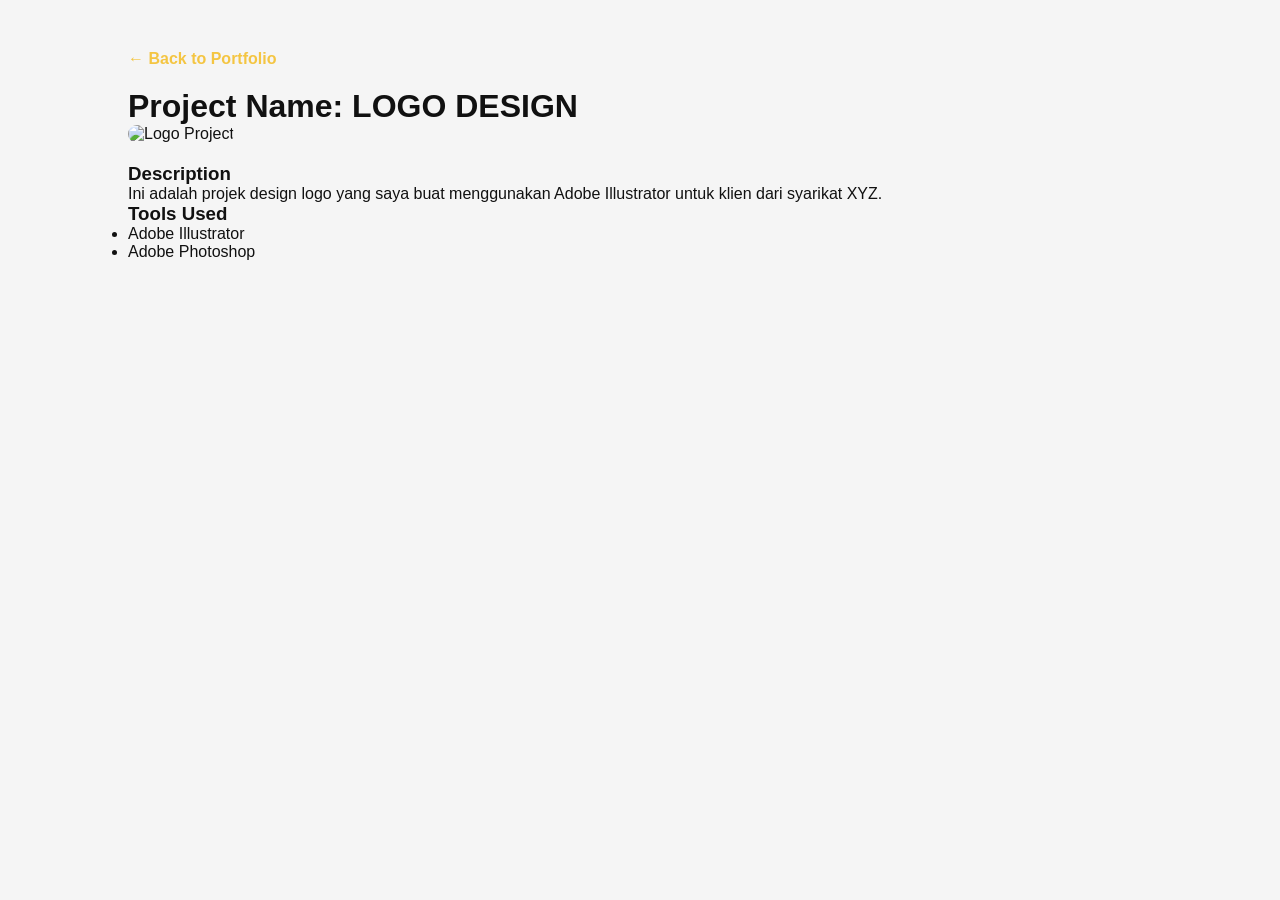
==== project1.html @ 85a7a4b3 "first commit" ====
<!DOCTYPE html>
<html lang="en">
<head>
    <meta charset="UTF-8">
    <meta name="viewport" content="width=device-width, initial-scale=1.0">
    <title>Project Details - LOGO</title>
    <link rel="stylesheet" href="style.css"> <!-- Guna CSS yang sama atau baru -->
    <style>
        /* CSS ringkas untuk page ni saja */
        .container { width: 80%; margin: 50px auto; font-family: sans-serif; }
        .back-link { display: inline-block; margin-bottom: 20px; color: #f4c542; text-decoration: none; font-weight: bold; }
        .project-img { width: 100%; border-radius: 15px; margin-bottom: 20px; }
    </style>
</head>
<body>

    <div class="container">
        <!-- Butang untuk patah balik ke portfolio utama -->
        <a href="index.html" class="back-link">← Back to Portfolio</a>

        <h1>Project Name: LOGO DESIGN</h1>
        
        <!-- Masukkan gambar hasil kerja kau -->
        <img src="gambar-logo-kau.jpg" alt="Logo Project" class="project-img">

        <h3>Description</h3>
        <p>Ini adalah projek design logo yang saya buat menggunakan Adobe Illustrator untuk klien dari syarikat XYZ.</p>

        <h3>Tools Used</h3>
        <ul>
            <li>Adobe Illustrator</li>
            <li>Adobe Photoshop</li>
        </ul>
    </div>

</body>
</html>
---- style.css ----
* {
  margin: 0;
  padding: 0;
  box-sizing: border-box;
  font-family: Arial, sans-serif;
}

body {
  background: #f5f5f5;
  color: #111;
  transition: 0.3s ease;
}

/* ========================= */
/* NAVBAR */
/* ========================= */
.navbar {
  position: sticky;
  top: 0;
  background: #f5f5f5;
  z-index: 999;

  display: flex;
  justify-content: space-between;
  align-items: center;
  padding: 25px 60px;
  max-width: 1100px;
  margin: 0 auto;
}

/* DARK MODE NAVBAR */
body.dark .navbar {
  background: #111;
}


.logo {
  font-size: 24px;
  font-weight: bold;
}

/* MENU */
.side-menu {
  display: flex;
  align-items: center;
  gap: 25px;
  transition: 0.3s ease;
}

nav a {
  text-decoration: none;
  color: #111;
  font-size: 14px;
}


/* BUTTON */
.resume-btn {
  background: #f4c542;
  border: none;
  padding: 10px 18px;
  border-radius: 20px;
  cursor: pointer;
  font-weight: bold;
  
  /* Tambahan supaya fungsi link (<a>) nampak macam butang */
  display: inline-block;
  text-decoration: none;
  color: black; /* Warna tulisan */
  transition: 0.3s; /* Efek smooth bila tekan/lalu mouse */
}

/* Tambahan: Efek bila mouse lalu (hover) supaya lebih pro */
.resume-btn:hover {
  background: #0ac44b; /* Warna jadi gelap sikit */
  transform: translateY(-2px); /* Butang naik sikit bila lalu mouse */
}


#theme-toggle {
  cursor: pointer;
  font-size: 18px;
}

/* ☰ HAMBURGER */
.menu-toggle {
  display: none;
  font-size: 26px;
  cursor: pointer;
}

/* ========================= */
/* HERO */
/* ========================= */
.hero {
  text-align: center;
  margin-top: 80px;
  padding: 20px;
  background: #f5f5f5;
}

.avatar {
  width: 100px;
  height: 100px;
  background: #f4c542;
  border-radius: 50%;
  margin: 0 auto 20px;
}

.hero h3 {
  font-weight: normal;
  margin-bottom: 10px;
}

.hero h1 {
  font-size: 42px;
  line-height: 1.3;
  margin-bottom: 20px;
}

.hero p {
  max-width: 500px;
  margin: 0 auto 30px;
  color: #555;
}

.cta {
  background: #000;
  color: #fff;
  padding: 12px 25px;
  border-radius: 25px;
  border: none;
  cursor: pointer;
  transition: 0.3s ease;
  
  
}
.cta:hover {
    
    background-color: #0ac44b !important; /* tukar warna ikut suka */
    transform: translateY(-2px);
    transition: 0.3s;
    box-shadow: 0 5px 15px rgba(0,0,0,0.2);
}

/* ========================= */
/* DIVIDER */
/* ========================= */
.section-divider {
  width: 80%;
  height: 1px;
  background: #ddd;
  margin: 60px auto;
}

/* ========================= */
/* PROJECTS */
/* ========================= */
.projects-section {
  padding: 80px 20px;
  background: #f5f5f5;
}

.projects-header {
  text-align: center;
  margin-bottom: 50px;
}

.tag {
  display: none;
  background: #f1f1f1;
  padding: 5px 15px;
  border-radius: 20px;
  font-size: 12px;
  margin-bottom: 15px;
}

.projects-header h1 {
  font-size: 60px;
  font-weight: 800;
}

.projects-header p {
  max-width: 500px;
  margin: 10px auto;
  color: #666;
}

/* GRID */
.projects-grid {
  display: grid;
  grid-template-columns: repeat(3, 1fr);
  gap: 20px;
  max-width: 1100px;
  margin: auto;
}

/* CARD */
.project-card {
  height: 180px;
  border-radius: 15px;

  display: flex;
  align-items: center;
  justify-content: center;

  font-weight: bold;
  font-size: 20px;
  color: #fff;

  text-decoration: none;
  transition: 0.3s ease;
}

.project-card:hover {
  transform: translateY(-5px);
}

/* COLORS */
.card1 { background: linear-gradient(135deg,#4e4b51,#c4c9d1); }
.card2 { background: linear-gradient(135deg,#6a11cb,#2575fc); }
.card3 { background: linear-gradient(135deg,#ff9a00,#ff2d55); }
.card4 { background: linear-gradient(135deg,#00c6ff,#0072ff); }
.card5 { background: linear-gradient(135deg,#ff416c,#ff4b2b); }
.card6 { background: linear-gradient(135deg,#141e30,#243b55); }

/* BUTTON */
.projects-footer {
  text-align: center;
  margin-top: 40px;
}

.see-more {
  display: none;
  background: #000;
  color: #fff;
  padding: 12px 25px;
  border-radius: 30px;
  border: none;
  cursor: pointer;
}

/* ========================= */
/* DARK MODE */
/* ========================= */
body.dark {
  background: #111;
  color: #fff;
}

body.dark .hero,
body.dark .projects-section {
  background: #111;
}

body.dark nav a,
body.dark p,
body.dark h1,
body.dark h2,
body.dark h3 {
  color: #fff;
}

body.dark .tag {
  background: #222;
  color: #fff;
}

body.dark .section-divider {
  background: #444;
}

body.dark .cta {
  background: #fff;
  color: #111;
  

}

body.dark .side-menu {
  background: #111;
  border-left: 1px solid #333;
}

/* ========================= */
/* MOBILE */
/* ========================= */
@media (max-width: 768px) {

  .menu-toggle {
    display: block;
  }

  .side-menu {
    position: fixed;
    top: 0;
    right: -260px;
    width: 260px;
    height: 100vh;
    background: #fff;

    flex-direction: column;
    align-items: flex-start;
    padding: 80px 20px;
    gap: 20px;

    transition: 0.3s ease;
    z-index: 1000;
  }

  .side-menu.active {
    right: 0;
  }

  body.dark .side-menu {
    background: #111;
  }

  .navbar {
    padding: 20px;
  }

  .projects-grid {
    grid-template-columns: 1fr;
  }

  .projects-header h1 {
    font-size: 40px;
  }

  .overlay {
    position: fixed;
    top: 0;
    left: 0;
    width: 100%;
    height: 100vh;
    background: rgba(0,0,0,0.5);

    opacity: 0;
    visibility: hidden;
    transition: 0.3s;
    z-index: 900;
  }

  .overlay.active {
    opacity: 1;
    visibility: visible;
  }
}

/* SMOOTH SCROLL */
html {
  scroll-behavior: smooth;
}

/* ========================= */
/* FOOTER */
/* ========================= */

.footer {
  background: #000;
  color: #aaa;
  text-align: center;
  padding: 20px 20px;
  display: flex;
  flex-direction: column;
  gap: 10px;
  align-items: center;
}

.footer-email {
  color: #bbb;
  font-size: 16px;
  letter-spacing: 1px;
}

.footer-socials {
  display: none;
  gap: 25px;
}

.footer-socials a {
  color: #fff;
  text-decoration: none;
  font-size: 14px;
  transition: 0.3s;
}

.footer-socials a:hover {
  color: #f5c400;
}

.footer-badge {
  background: #f5c400;
  color: #000;
  font-weight: bold;
  padding: 6px 14px;
  font-size: 12px;
  letter-spacing: 1px;
}

.footer-copy {
  font-size: 12px;
  color: #555;
}
.side-menu a:hover {
  color: #f4c542;
}
html {
  scroll-behavior: smooth;
}

section {
  scroll-margin-top: 65px;
}
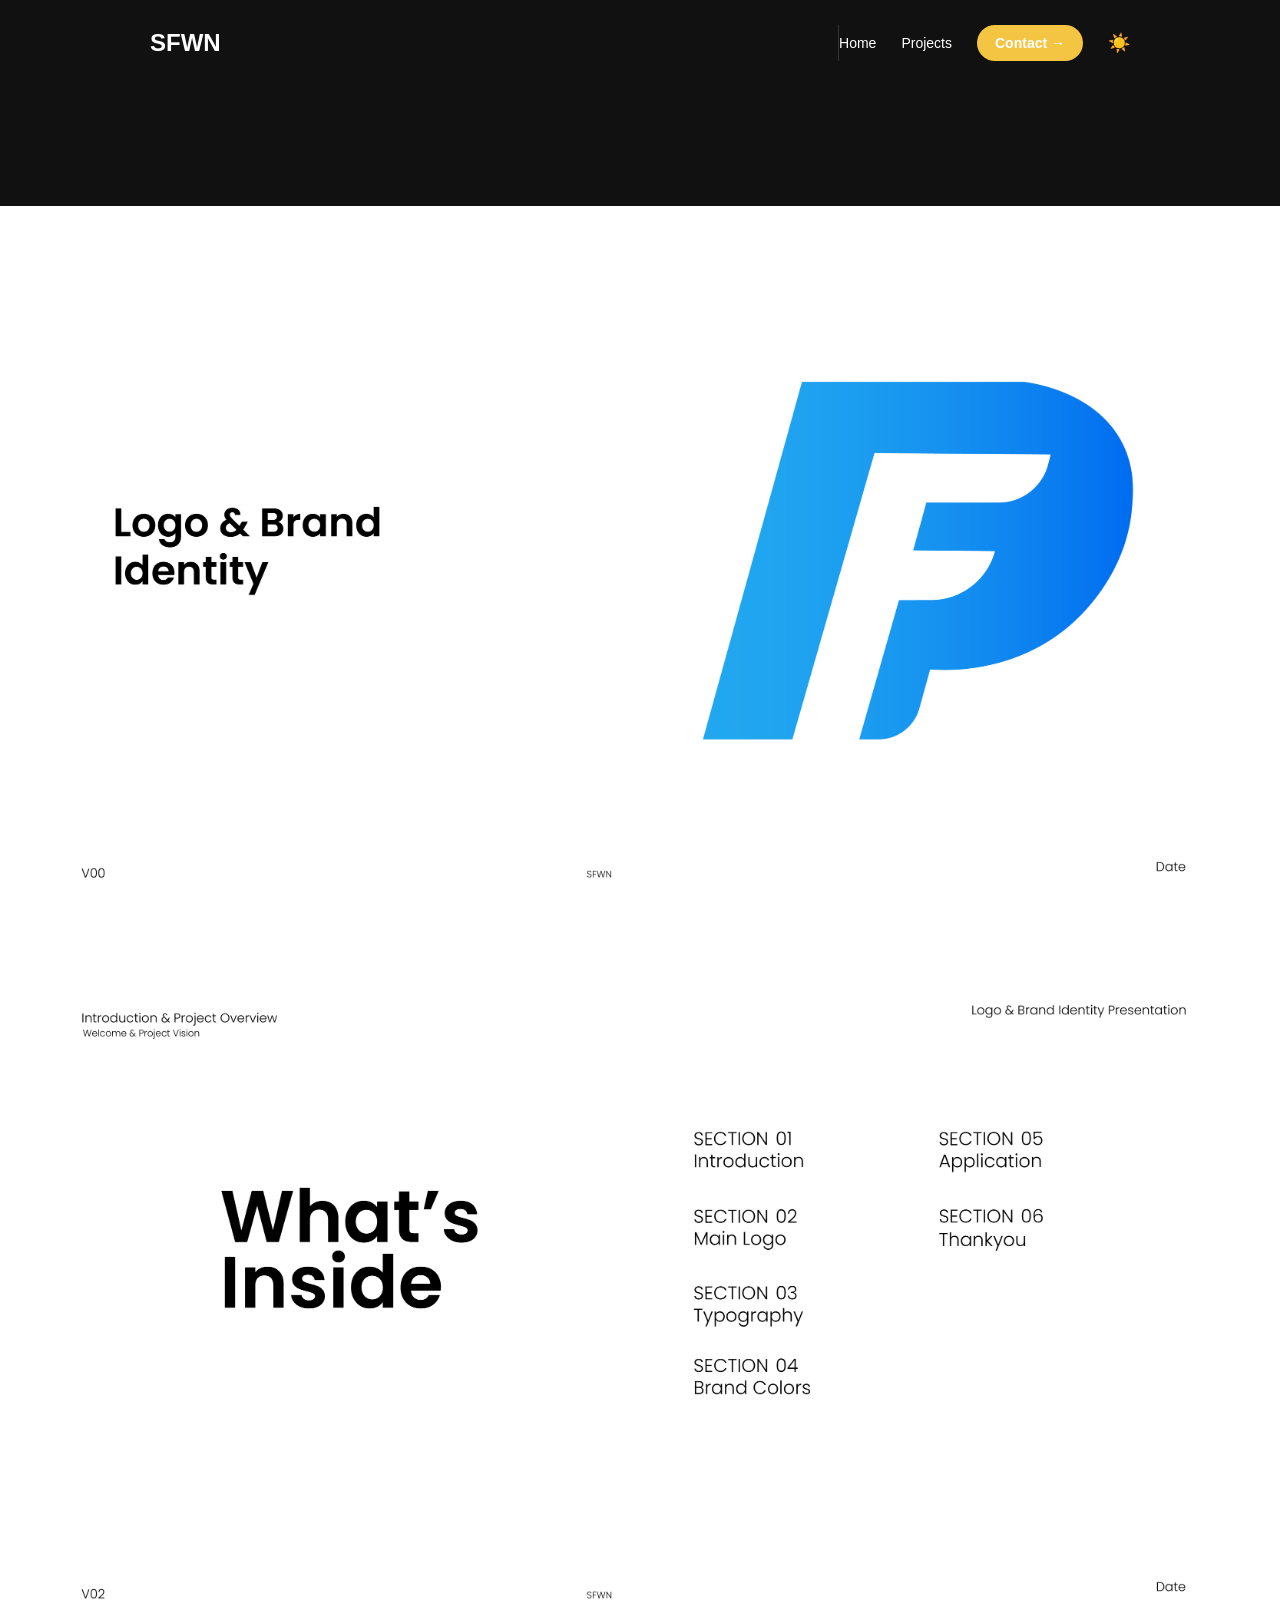
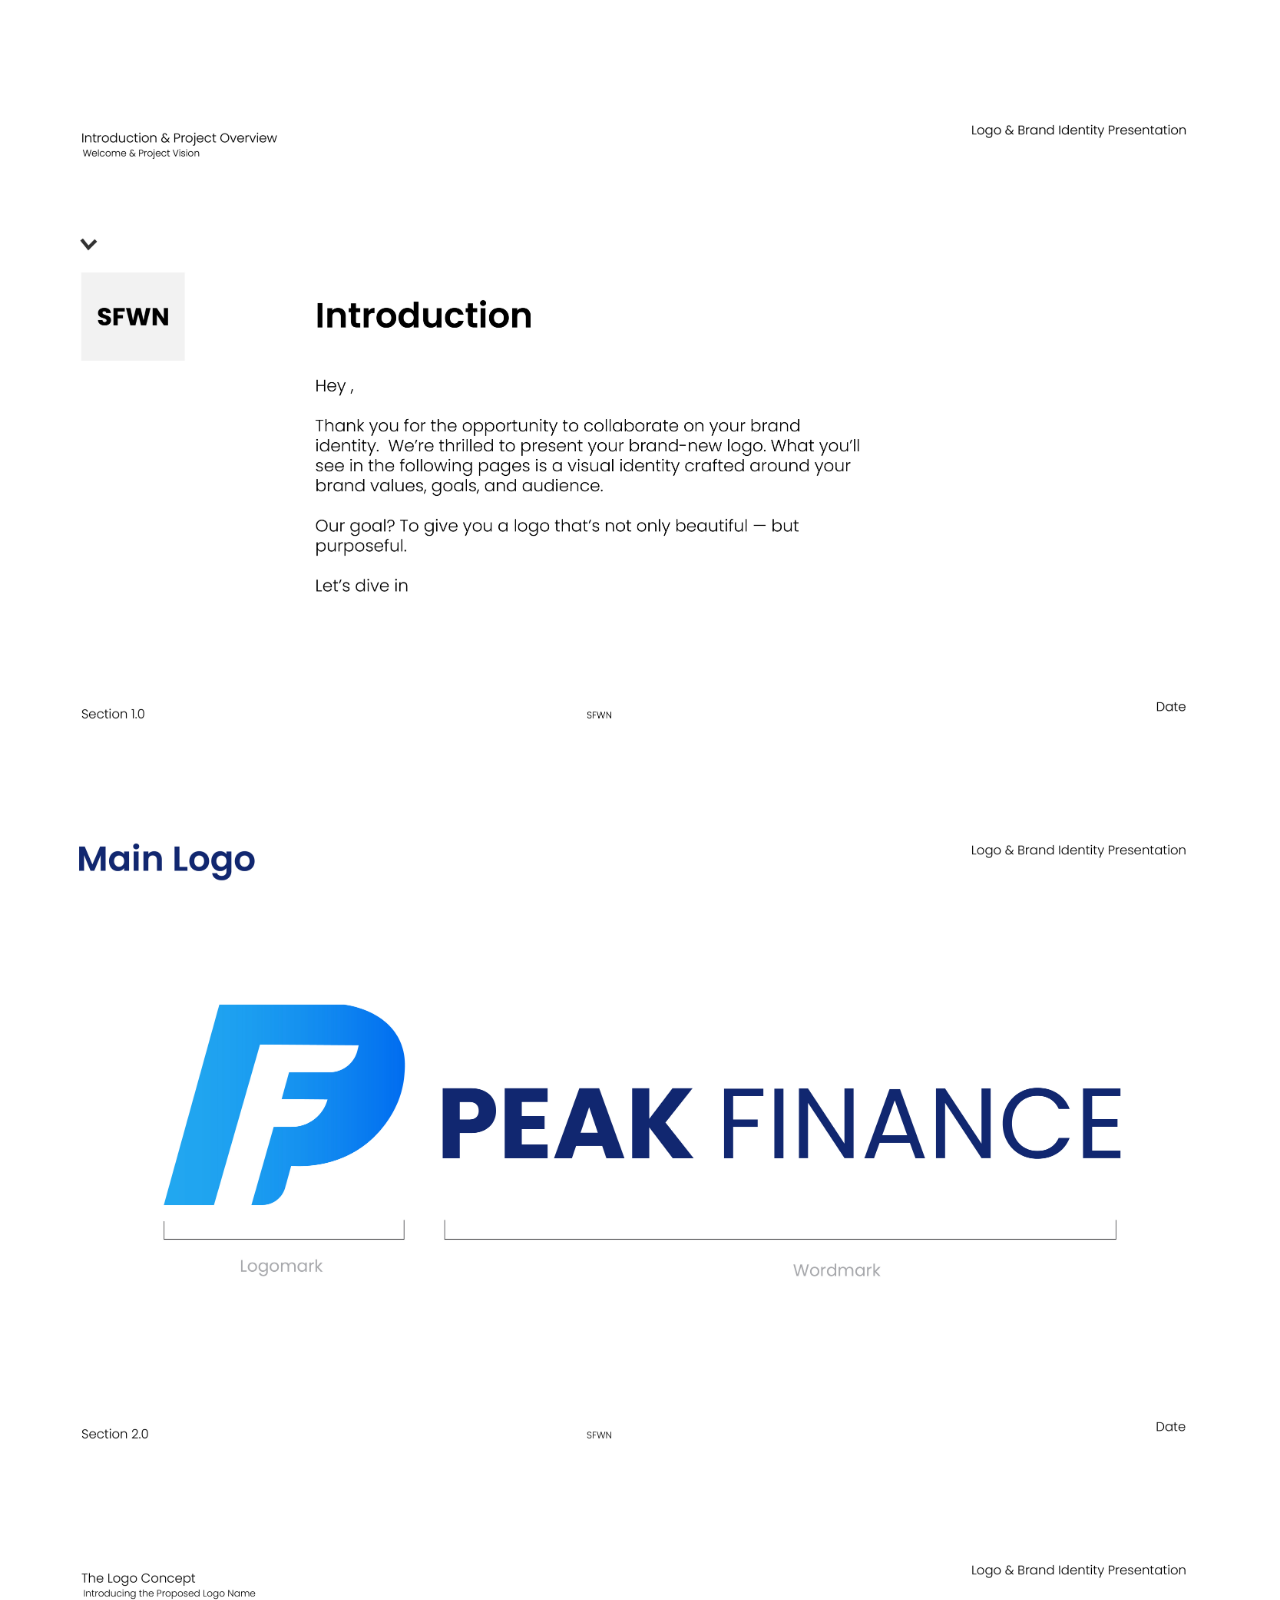
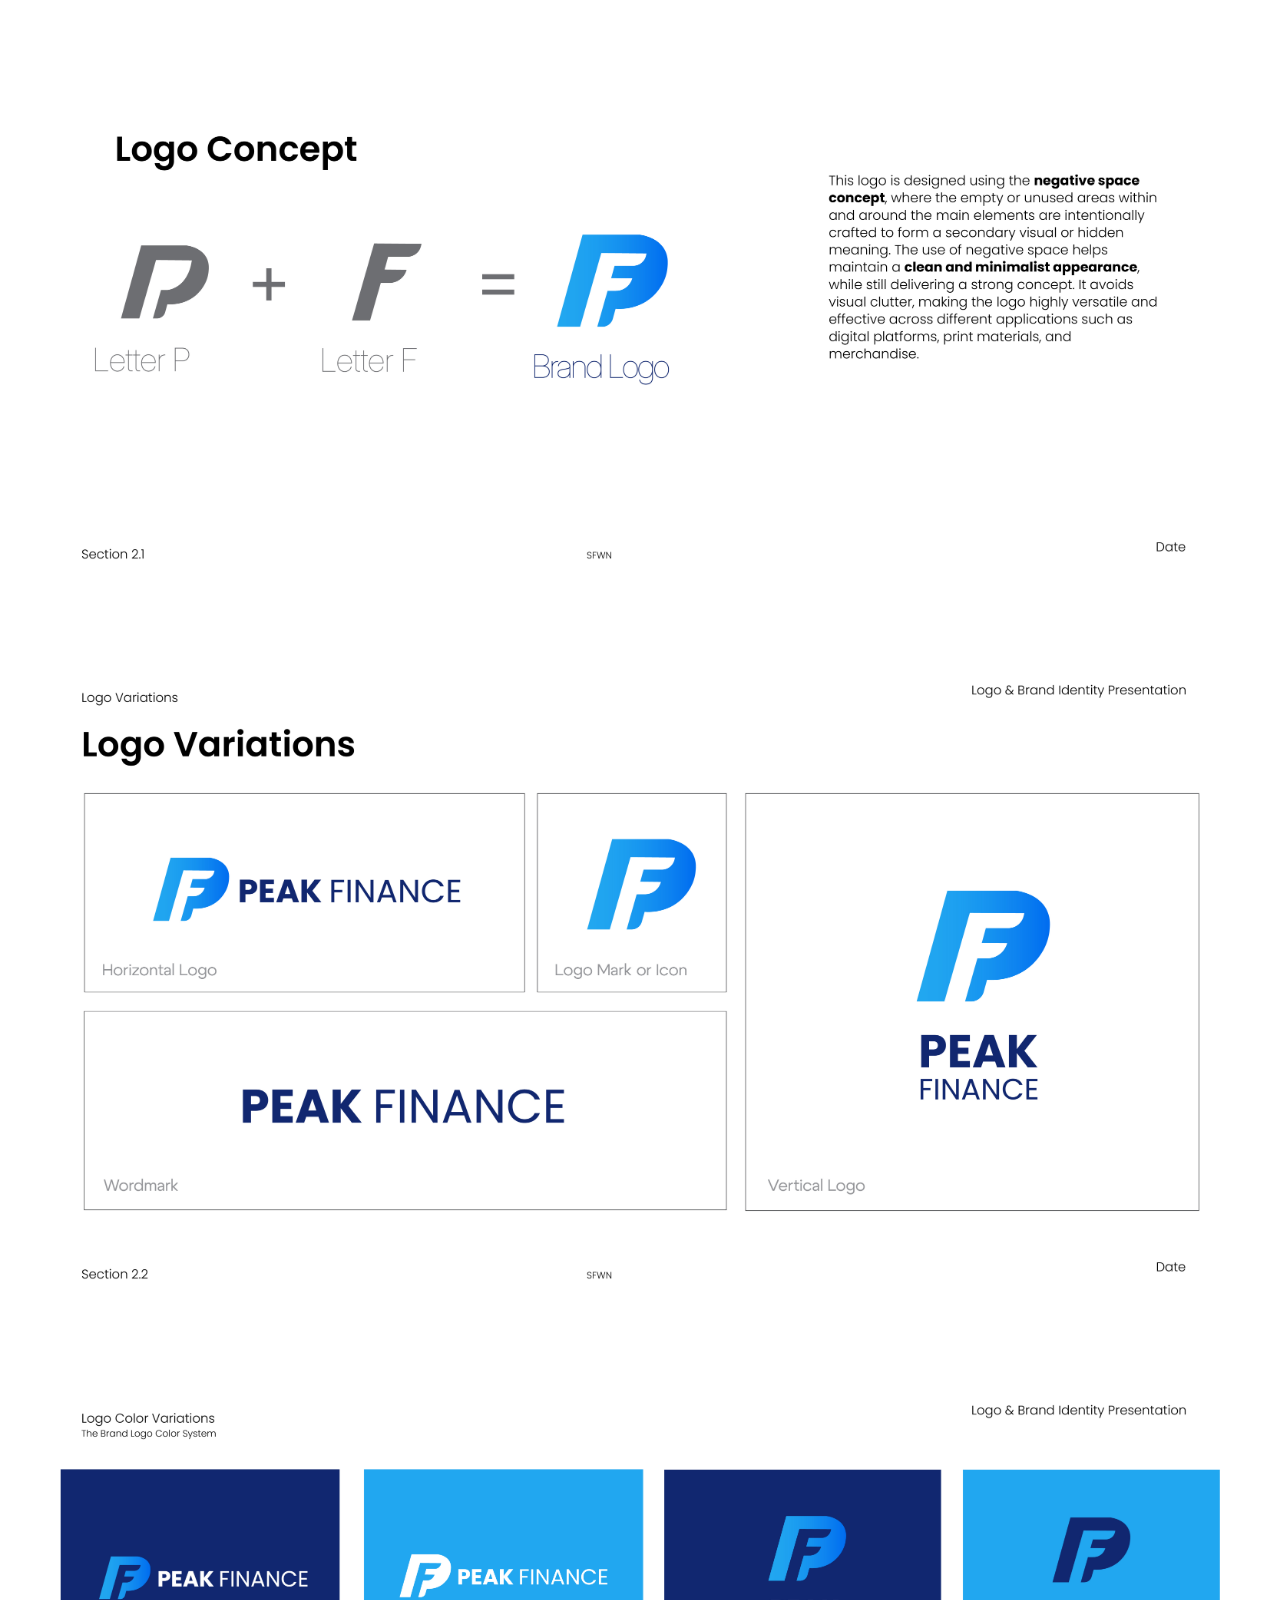
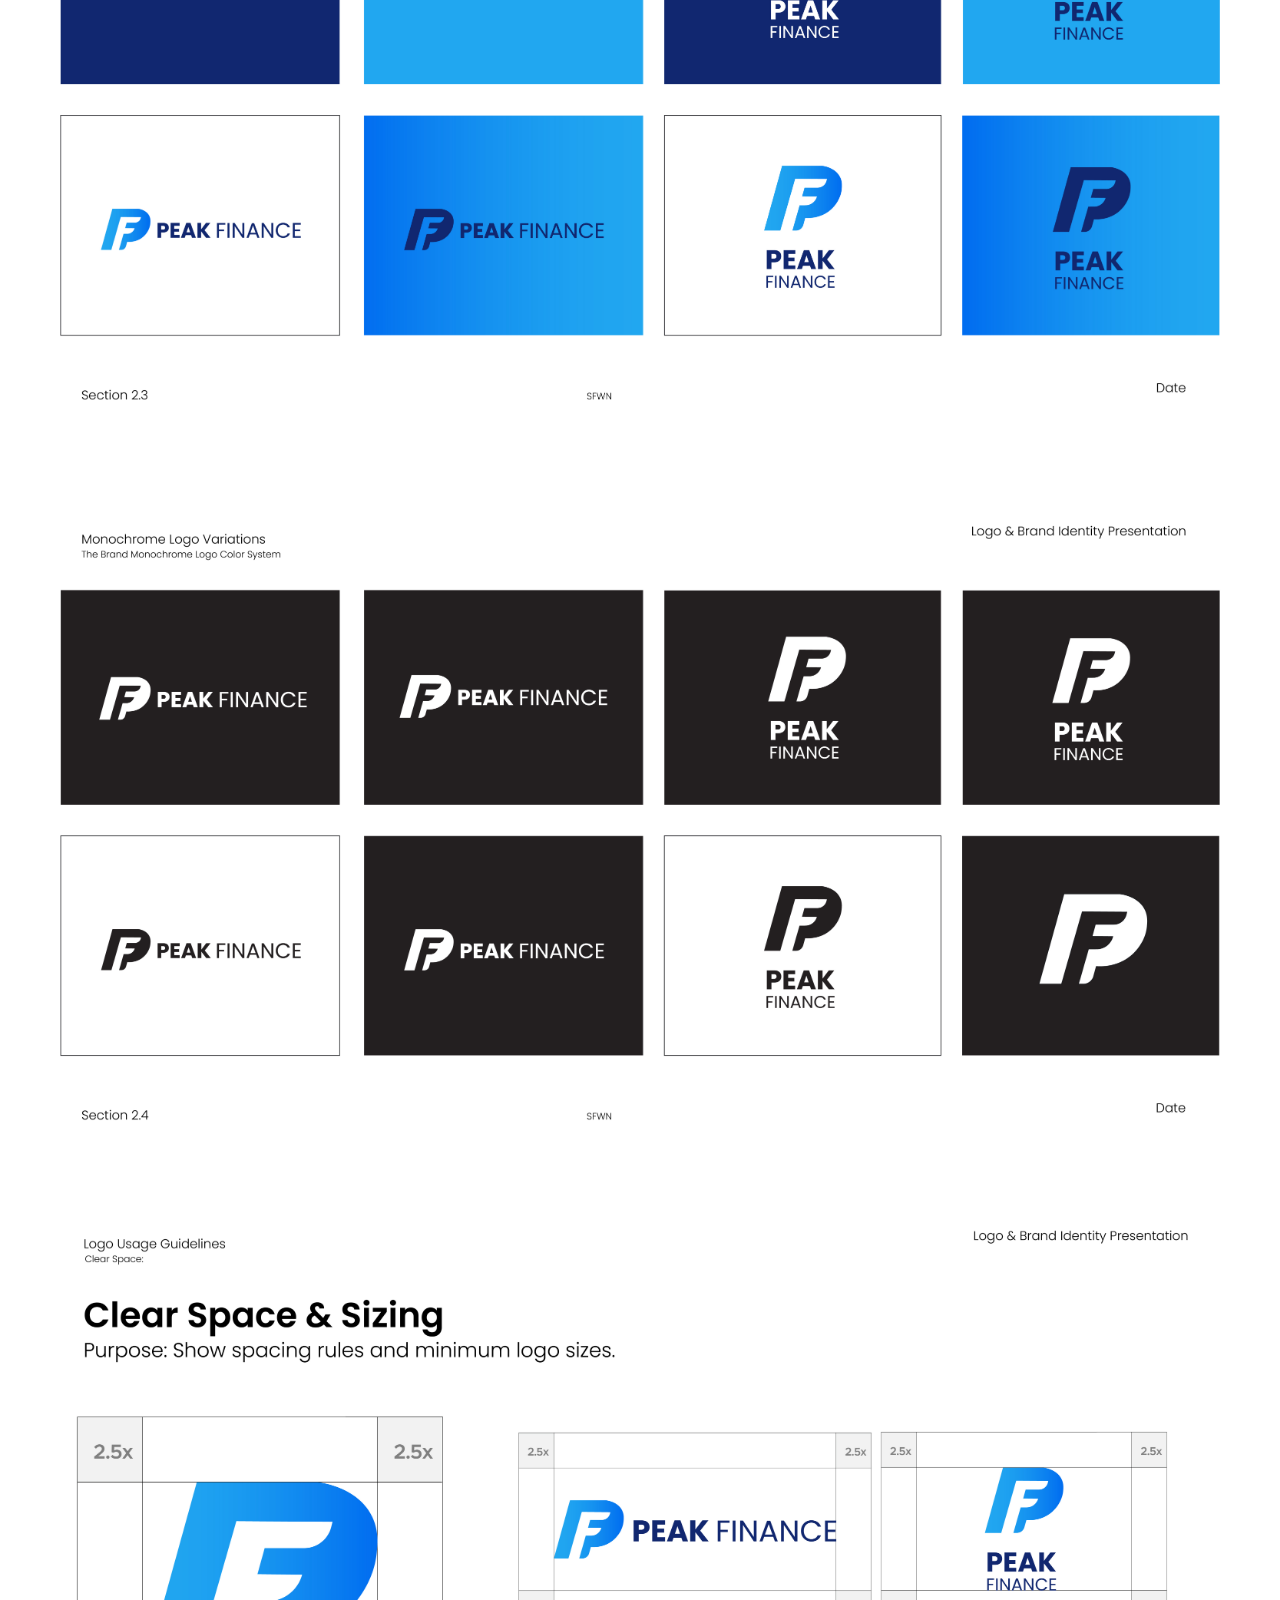
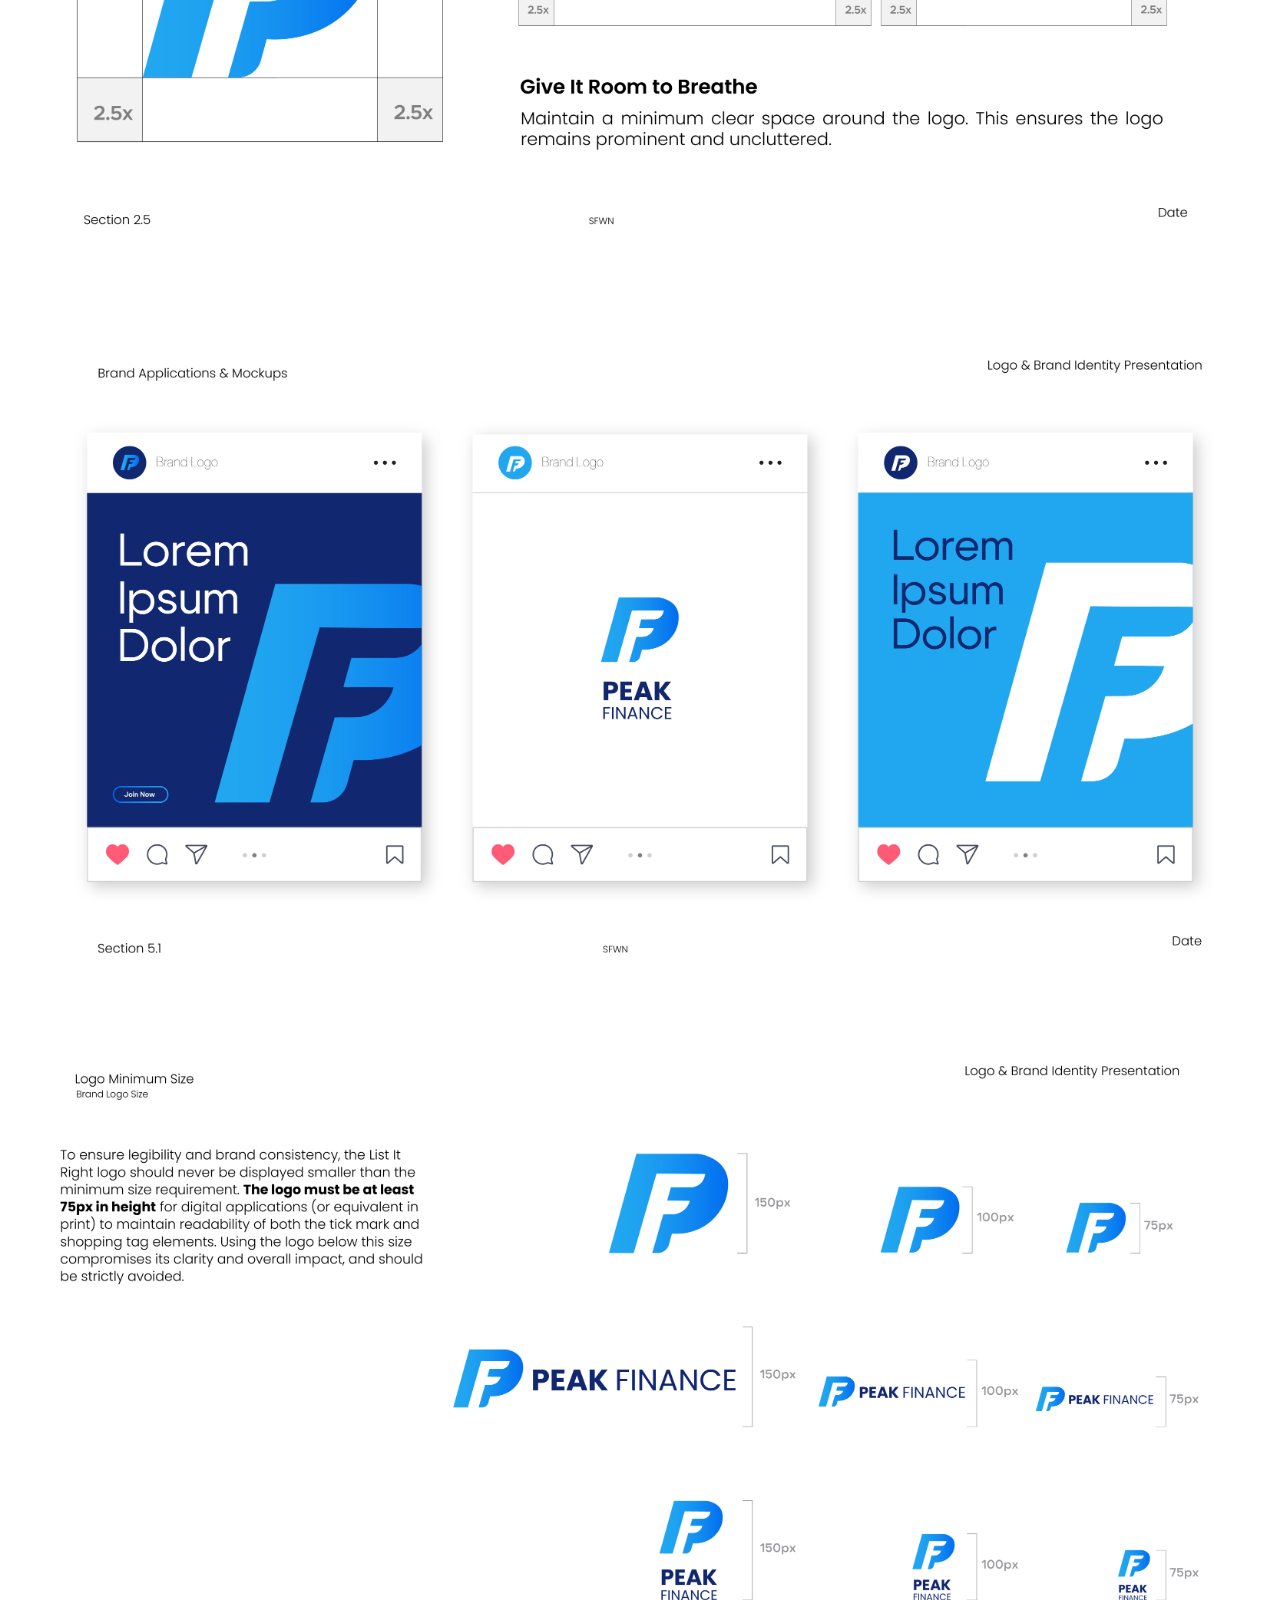
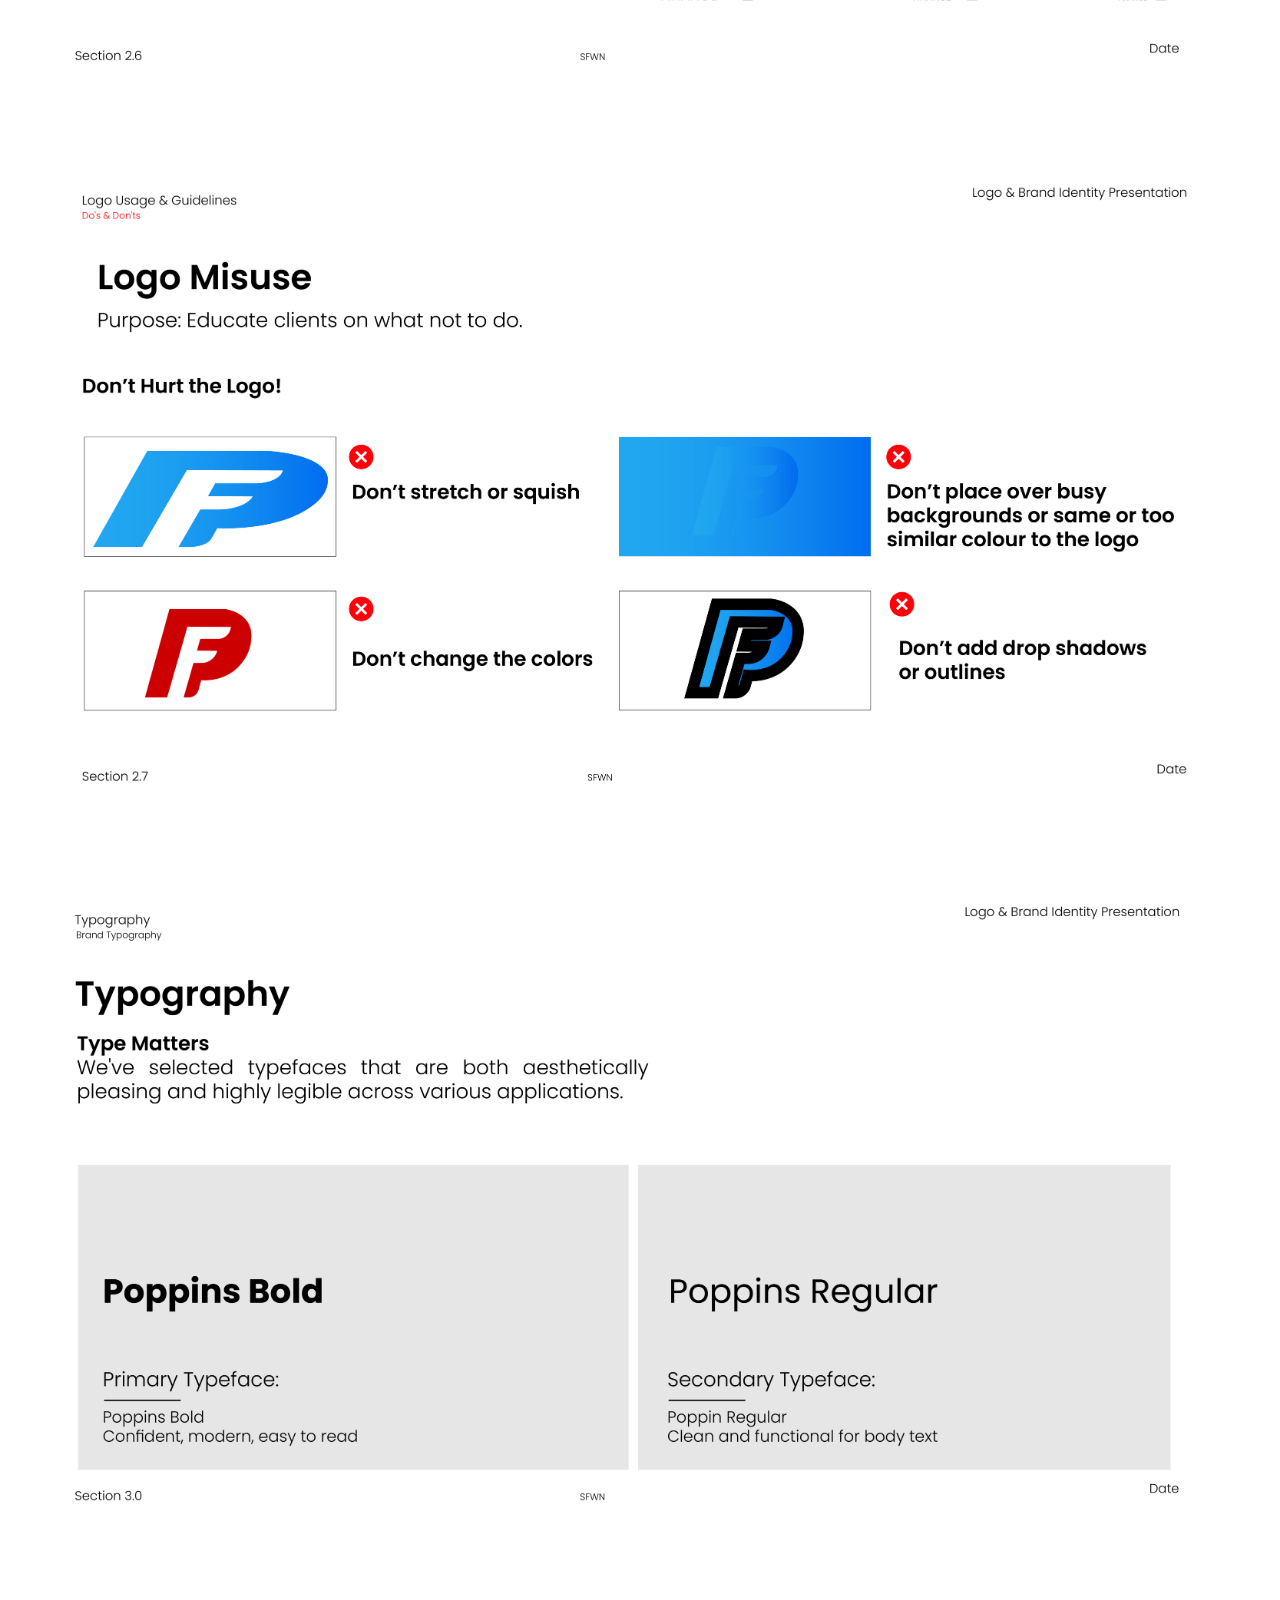
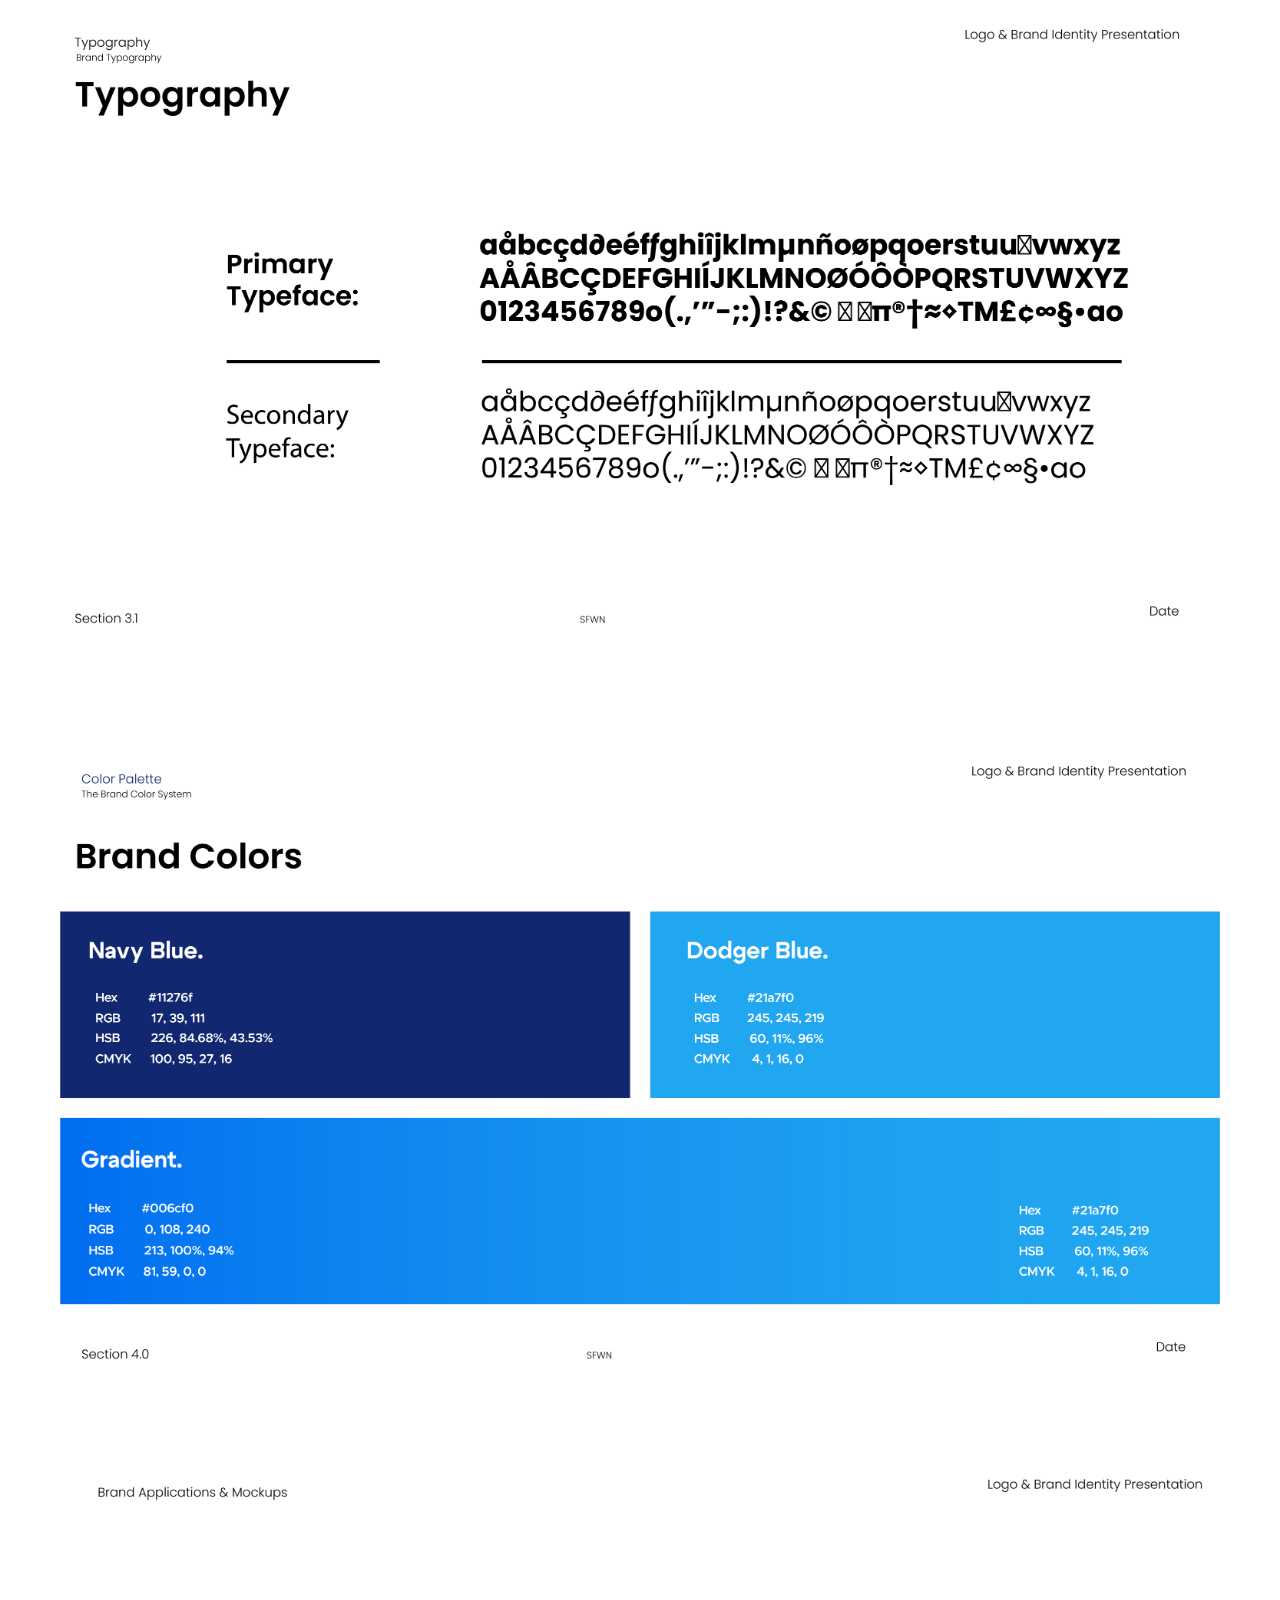
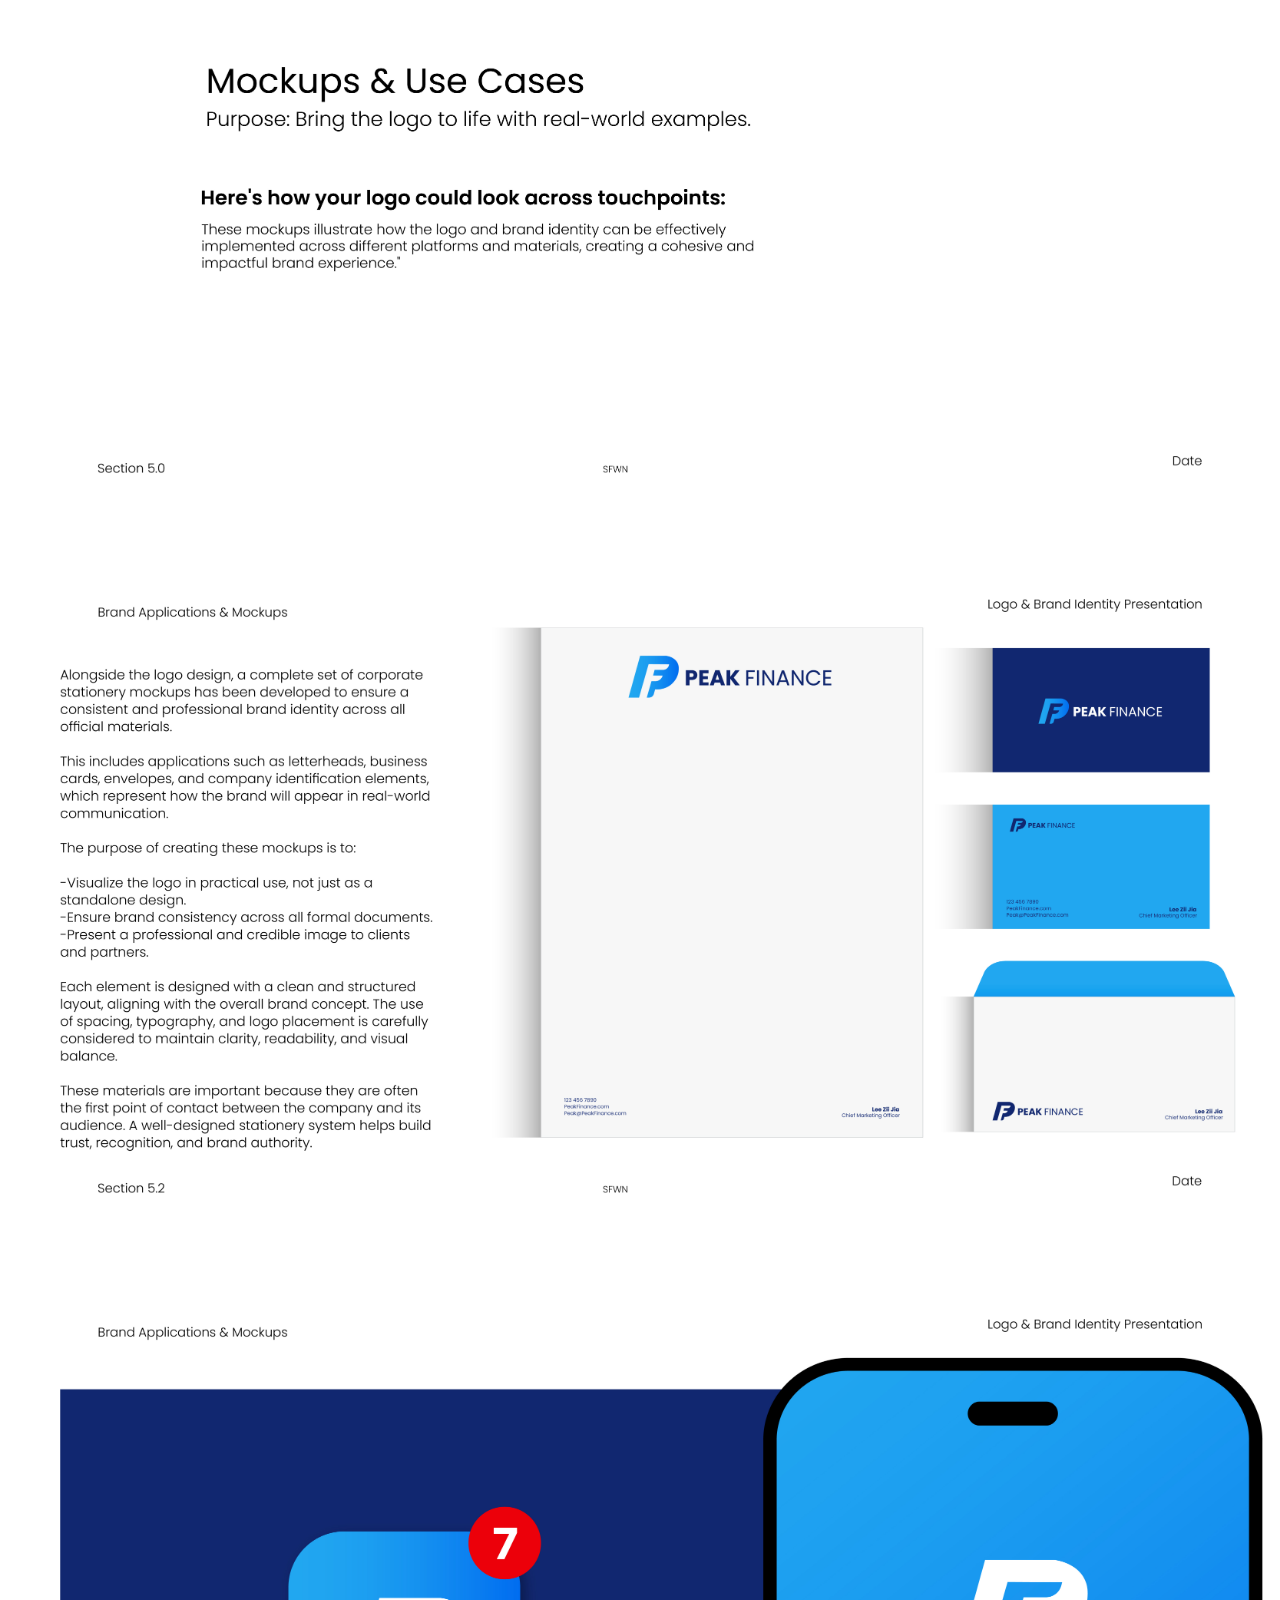
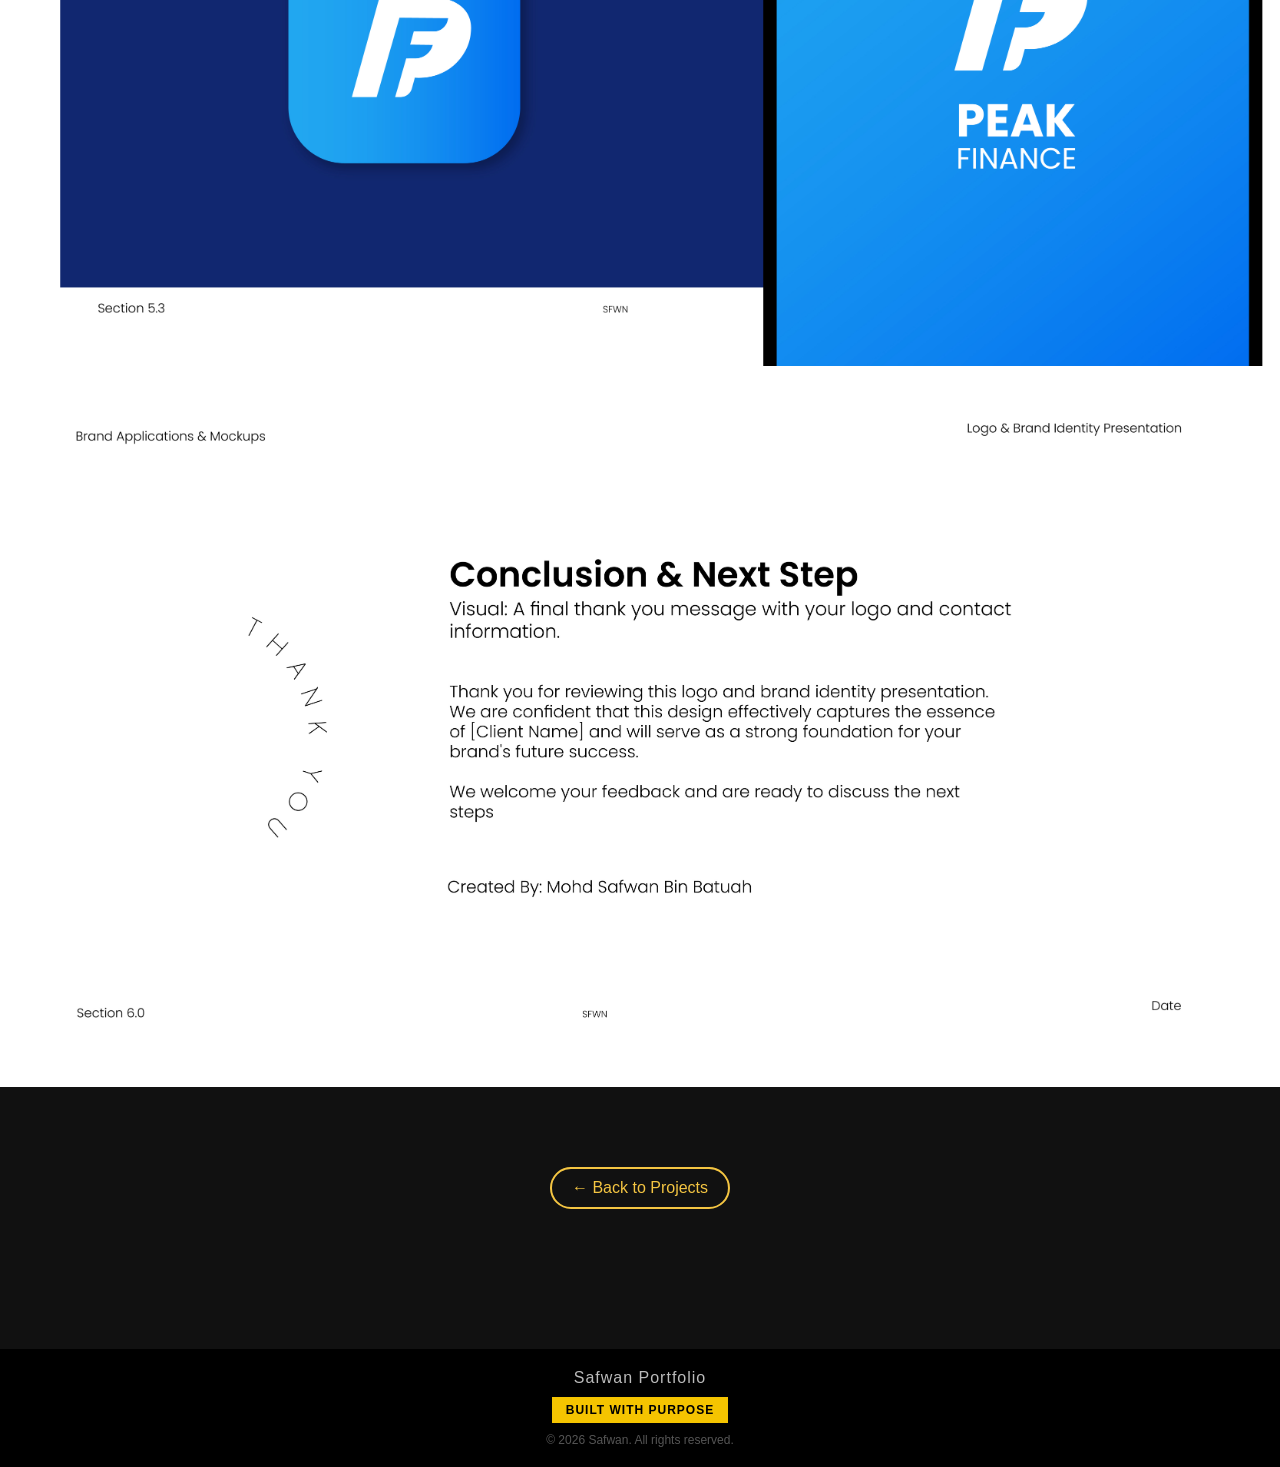
==== commit ad364aa5: "update code sama uploa design" ====
--- a/project1.html
+++ b/project1.html
@@ -1,38 +1,102 @@
 <!DOCTYPE html>
 <html lang="en">
 <head>
-    <meta charset="UTF-8">
-    <meta name="viewport" content="width=device-width, initial-scale=1.0">
-    <title>Project Details - LOGO</title>
-    <link rel="stylesheet" href="style.css"> <!-- Guna CSS yang sama atau baru -->
-    <style>
-        /* CSS ringkas untuk page ni saja */
-        .container { width: 80%; margin: 50px auto; font-family: sans-serif; }
-        .back-link { display: inline-block; margin-bottom: 20px; color: #f4c542; text-decoration: none; font-weight: bold; }
-        .project-img { width: 100%; border-radius: 15px; margin-bottom: 20px; }
-    </style>
+  <meta charset="UTF-8">
+  <meta name="viewport" content="width=device-width, initial-scale=1.0">
+  <title>Project Details - Safwan</title>
+  <!-- WAJIB: Pastikan link CSS ni betul jalurnya -->
+  <head>
+  <!-- Panggil fail CSS luaran macam biasa -->
+  <link rel="stylesheet" href="style.css"> 
+
+  
+  
+</head>
+
 </head>
 <body>
 
-    <div class="container">
-        <!-- Butang untuk patah balik ke portfolio utama -->
-        <a href="index.html" class="back-link">← Back to Portfolio</a>
+ <header class="navbar">
+  <a href="index.html" class="logo">SFWN</a>
 
-        <h1>Project Name: LOGO DESIGN</h1>
+  <!-- 1. Pastikan nav ada id ini -->
+  <nav id="nav-menu" class="side-menu">
+    <a href="index.html#home" class="nav-link">Home</a>
+    <a href="index.html#projects" class="nav-link">Projects</a>
+    <a href="https://wa.link" target="_blank" class="resume-btn">Contact →</a>
+    <span id="theme-toggle">🌙</span>
+  </nav>
+
+  <!-- 2. Pastikan butang hamburger ada id ini -->
+  <div class="menu-toggle" id="menu-toggle">☰</div>
+</header>
+
+<!-- 3. WAJIB: Letak overlay ni di bawah header -->
+<div class="overlay" id="overlay"></div>
+
+
+  <!-- 2. CONTENT (Bungkus dalam container supaya ikut style index) -->
+  <!-- Bahagian Content Utama -->
+<main class="container project-detail">
+    
+
+    
+
+    <!-- GALLERY GRID -->
+    <div class="masonry-container">
+        <!-- Ulang kod ini sebanyak 14 kali, tukar nama fail gambar saja -->
+        <div class="gallery-item"><img src="PF1.jpg" alt="Logo 1.jpg"></div>
+        <div class="gallery-item"><img src="PF 2.jpg" alt="Logo 2"></div>
+        <div class="gallery-item"><img src="PF3.jpg" alt="Logo 3"></div>
+        <div class="gallery-item"><img src="PF4.jpg" alt="Logo 4"></div>
+        <div class="gallery-item"><img src="PF5.jpg" alt="Logo 4"></div>
+        <div class="gallery-item"><img src="PF6.jpg" alt="Logo 4"></div>
+        <div class="gallery-item"><img src="PF7.jpg" alt="Logo 4"></div>
+        <div class="gallery-item"><img src="PF8.jpg" alt="Logo 4"></div>
+        <div class="gallery-item"><img src="PF9.jpg" alt="Logo 4"></div>
+        <div class="gallery-item"><img src="PF10.jpg" alt="Logo 4"></div>
+        <div class="gallery-item"><img src="PF11.jpg" alt="Logo 4"></div>
+        <div class="gallery-item"><img src="PF12.jpg" alt="Logo 4"></div>
+        <div class="gallery-item"><img src="PF13.jpg" alt="Logo 4"></div>
+        <div class="gallery-item"><img src="PF14.jpg" alt="Logo 4"></div>
+        <div class="gallery-item"><img src="PF15.jpg" alt="Logo 4"></div>
+        <div class="gallery-item"><img src="PF16.jpg" alt="Logo 4"></div>
+        <div class="gallery-item"><img src="PF17.jpg" alt="Logo 4"></div>
+        <div class="gallery-item"><img src="PF18.jpg" alt="Logo 4"></div>
+        <div class="gallery-item"><img src="PF19.jpg" alt="Logo 4"></div>
+        <!-- ... sambung untuk gambar ... -->
         
-        <!-- Masukkan gambar hasil kerja kau -->
-        <img src="gambar-logo-kau.jpg" alt="Logo Project" class="project-img">
+    </div>
 
-        <h3>Description</h3>
-        <p>Ini adalah projek design logo yang saya buat menggunakan Adobe Illustrator untuk klien dari syarikat XYZ.</p>
+    <div class="details">
+       
+     
+        
+            
+        </div>
+    </div>
+    <a href="index.html#projects" class="back-link">← Back to Projects</a>
+</main>
 
-        <h3>Tools Used</h3>
-        <ul>
-            <li>Adobe Illustrator</li>
-            <li>Adobe Photoshop</li>
-        </ul>
-    </div>
+
+  <!-- 3. FOOTER (Copy terus dari index) -->
+  <footer class="footer">
+    <div class="footer-email">Safwan Portfolio</div>
+    <div class="footer-badge">BUILT WITH PURPOSE</div>
+    <div class="footer-copy">© 2026 Safwan. All rights reserved.</div>
+  </footer>
+
+  <!-- WAJIB: Panggil JS supaya Dark Mode & Menu berfungsi -->
+  <script src="script.js" defer></script>
+<!-- Lightbox dengan Butang Navigasi -->
+<div id="lightbox" class="lightbox">
+  <span class="close-btn">&times;</span>
+  <span class="prev-btn">&#10094;</span> <!-- Butang Kiri -->
+  <img class="lightbox-content" id="lightbox-img">
+  <span class="next-btn">&#10095;</span> <!-- Butang Kanan -->
+   <script src="script.js" defer></script>
+</div>
+
 
 </body>
 </html>
-
--- a/style.css
+++ b/style.css
@@ -8,7 +8,7 @@
 body {
   background: #f5f5f5;
   color: #111;
-  transition: 0.3s ease;
+  
 }
 
 /* ========================= */
@@ -412,4 +412,181 @@
 
 section {
   scroll-margin-top: 65px;
-}+}
+.avatar img {
+  width: 100%;
+  height: 100%;
+  object-fit: cover; /* Biar gambar gak penyok/ketarik */
+  border-radius: 50%; /* Biar gambarnya bulat */
+}
+.project-detail {
+    margin-top: 120px;
+    padding-bottom: 80px;
+}
+
+.project-header {
+    margin-bottom: 40px;
+    text-align: center;
+}
+
+/* GRID SYSTEM */
+.logo-gallery {
+    display: grid;
+    grid-template-columns: repeat(auto-fit, minmax(300px, 1fr)); /* Auto susun ikut lebar skrin */
+    gap: 20px;
+    margin: 40px 0;
+}
+
+.gallery-item {
+    background: #eee; /* Placeholder warna sebelum gambar load */
+    border-radius: 0px;
+    overflow: hidden;
+    transition: transform 0.3s ease;
+    background: #222;    /* Warna standby sementara tunggu gambar */
+}
+
+.gallery-item:hover {
+    transform: translateY(-5px); /* Efek bila mouse lalu */
+}
+
+.gallery-item img {
+    width: 100%;
+    height: 100%;
+    display: block;
+    object-fit: cover;
+}
+
+/* Tool Tags Style */
+.tool-tags span {
+    background: #f4c542;
+    color: #000;
+    padding: 5px 15px;
+    border-radius: 20px;
+    font-size: 14px;
+    font-weight: bold;
+    margin-right: 10px;
+}
+
+/* Dark Mode Support */
+body.dark .gallery-item {
+    background: #222;
+}
+.lightbox {
+  display: none;
+  position: fixed;
+  z-index: 10000;
+  top: 0; left: 0;
+  width: 100%; height: 100%;
+  background: rgba(0, 0, 0, 0.95);
+  align-items: center;
+  justify-content: center;
+}
+
+.lightbox-content {
+  max-width: 85%;
+  max-height: 80%;
+  object-fit: contain;
+  transition: transform 0.3s;
+}
+
+/* Butang Navigasi */
+.prev-btn, .next-btn {
+  position: absolute;
+  top: 50%;
+  transform: translateY(-50%);
+  color: white;
+  font-size: 40px;
+  font-weight: bold;
+  padding: 20px;
+  cursor: pointer;
+  user-select: none;
+  transition: 0.3s;
+}
+
+.prev-btn { left: 20px; }
+.next-btn { right: 20px; }
+
+.prev-btn:hover, .next-btn:hover { color: #f4c542; }
+
+.close-btn {
+  position: absolute;
+  top: 20px; right: 30px;
+  color: white;
+  font-size: 40px;
+  cursor: pointer;
+}
+
+.back-link {
+  display: inline-block;
+  position: relative;
+  left: 50%;
+  transform: translateX(-50%);
+  border: 2px solid #f4c542;
+  padding: 10px 20px;
+  border-radius: 25px;
+  
+  /* PEMBETULAN DI SINI */
+  margin-top: 80px;    /* Saya naikkan ke 80px supaya nampak lebih jauh ke bawah */
+  margin-bottom: 60px; /* Jarak dengan footer */
+  
+  text-decoration: none;
+  color: #f4c542;
+  transition: 0.3s;
+
+
+}
+
+/* Pastikan warna tak tukar jadi ungu lepas kena klik */
+.back-link:visited {
+  color: #f4c542 !important;
+}
+
+/* Efek bila mouse lalu */
+.back-link:hover {
+  background-color: #f4c542; /* Jadi butang penuh warna kuning */
+  color: #000 !important;    /* Teks jadi hitam supaya nampak jelas */
+}
+.logo {
+  font-size: 24px;
+  font-weight: bold;
+  text-decoration: none; /* Supaya tiada garisan bawah link */
+  color: inherit;        /* Ikut warna body (Putih dalam Dark Mode, Hitam dalam Light Mode) */
+  display: inline-block;
+}
+/* ========================= */
+/* PINTEREST GRID (VERSI RAPAT) */
+/* ========================= */
+.pinterest-grid {
+  column-count: 3;
+  column-gap: 8px;      /* Ruang tepi yang sangat nipis */
+  width: 95%;           /* Guna hampir seluruh lebar skrin */
+  max-width: 1200px;
+  margin: 20px auto;    /* Rapatkan dengan bahagian atas */
+}
+
+.pinterest-grid .item {
+  display: inline-block;
+  width: 100%;
+  margin-bottom: 8px;   /* Ruang bawah yang sangat nipis */
+  border-radius: 4px;   /* Sudut tajam sedikit supaya nampak lebih rapat */
+}
+
+.pinterest-grid img {
+  width: 100%;
+  height: auto;
+  display: block;
+}
+
+/* ========================= */
+/* RESPONSIVE (PHONE RAPAT) */
+/* ========================= */
+@media (max-width: 480px) {
+  .pinterest-grid {
+    column-count: 2;    /* Kekalkan 2 kolom kat phone */
+    column-gap: 5px;    /* Jarak paling minima */
+  }
+  
+  .pinterest-grid .item {
+    margin-bottom: 5px; /* Jarak bawah paling minima */
+  }
+}
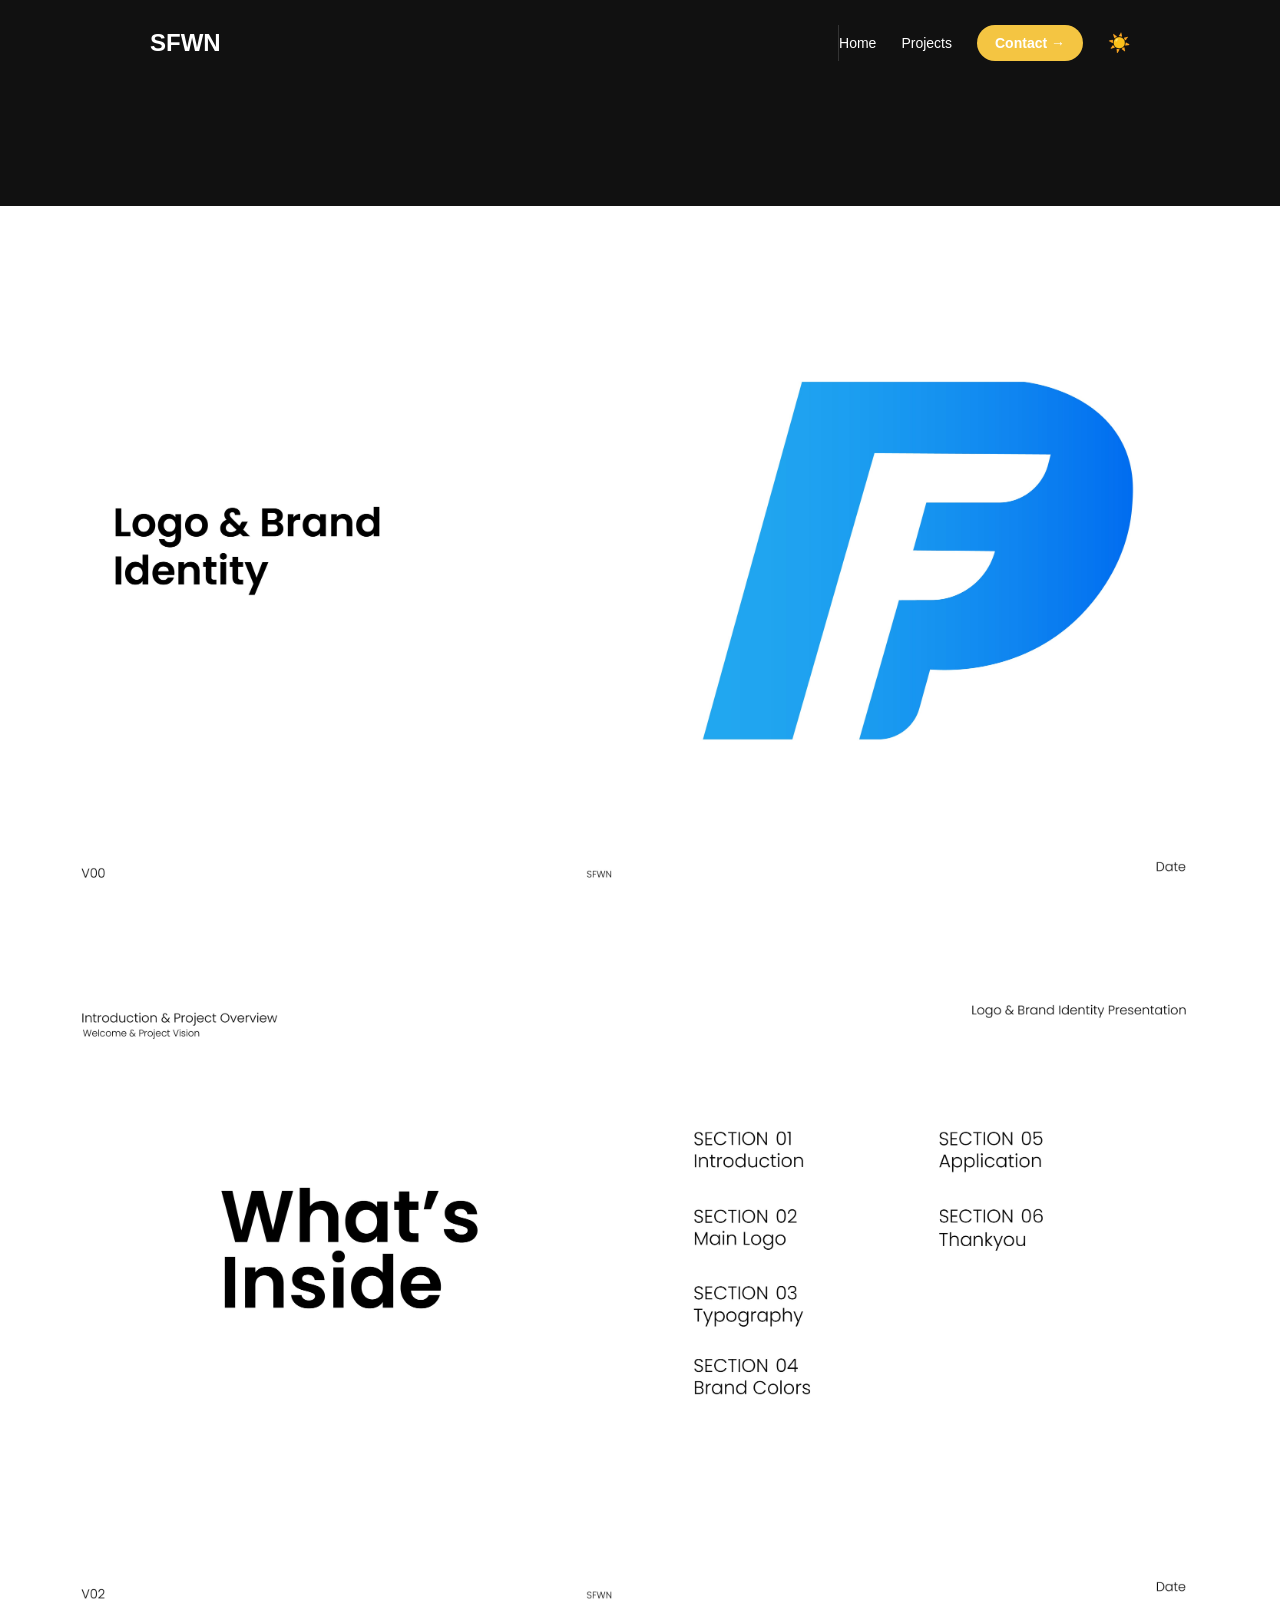
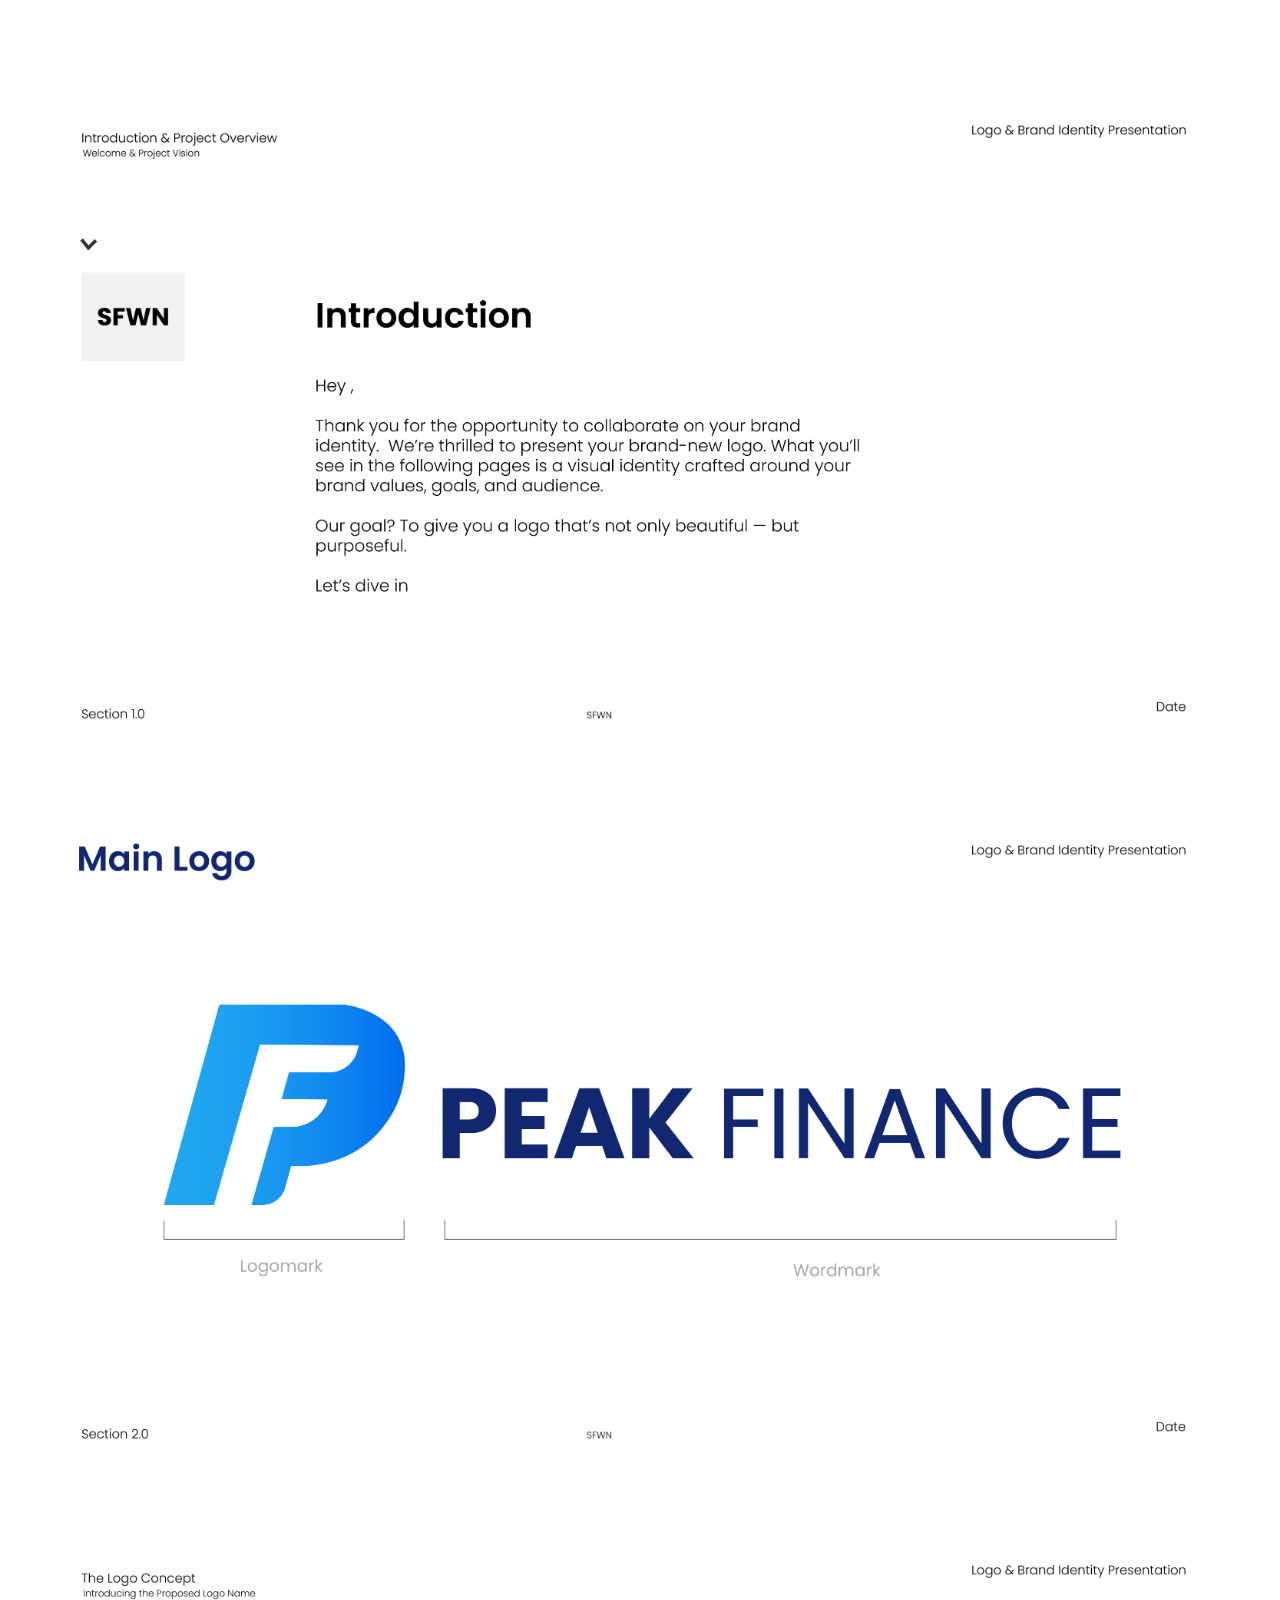
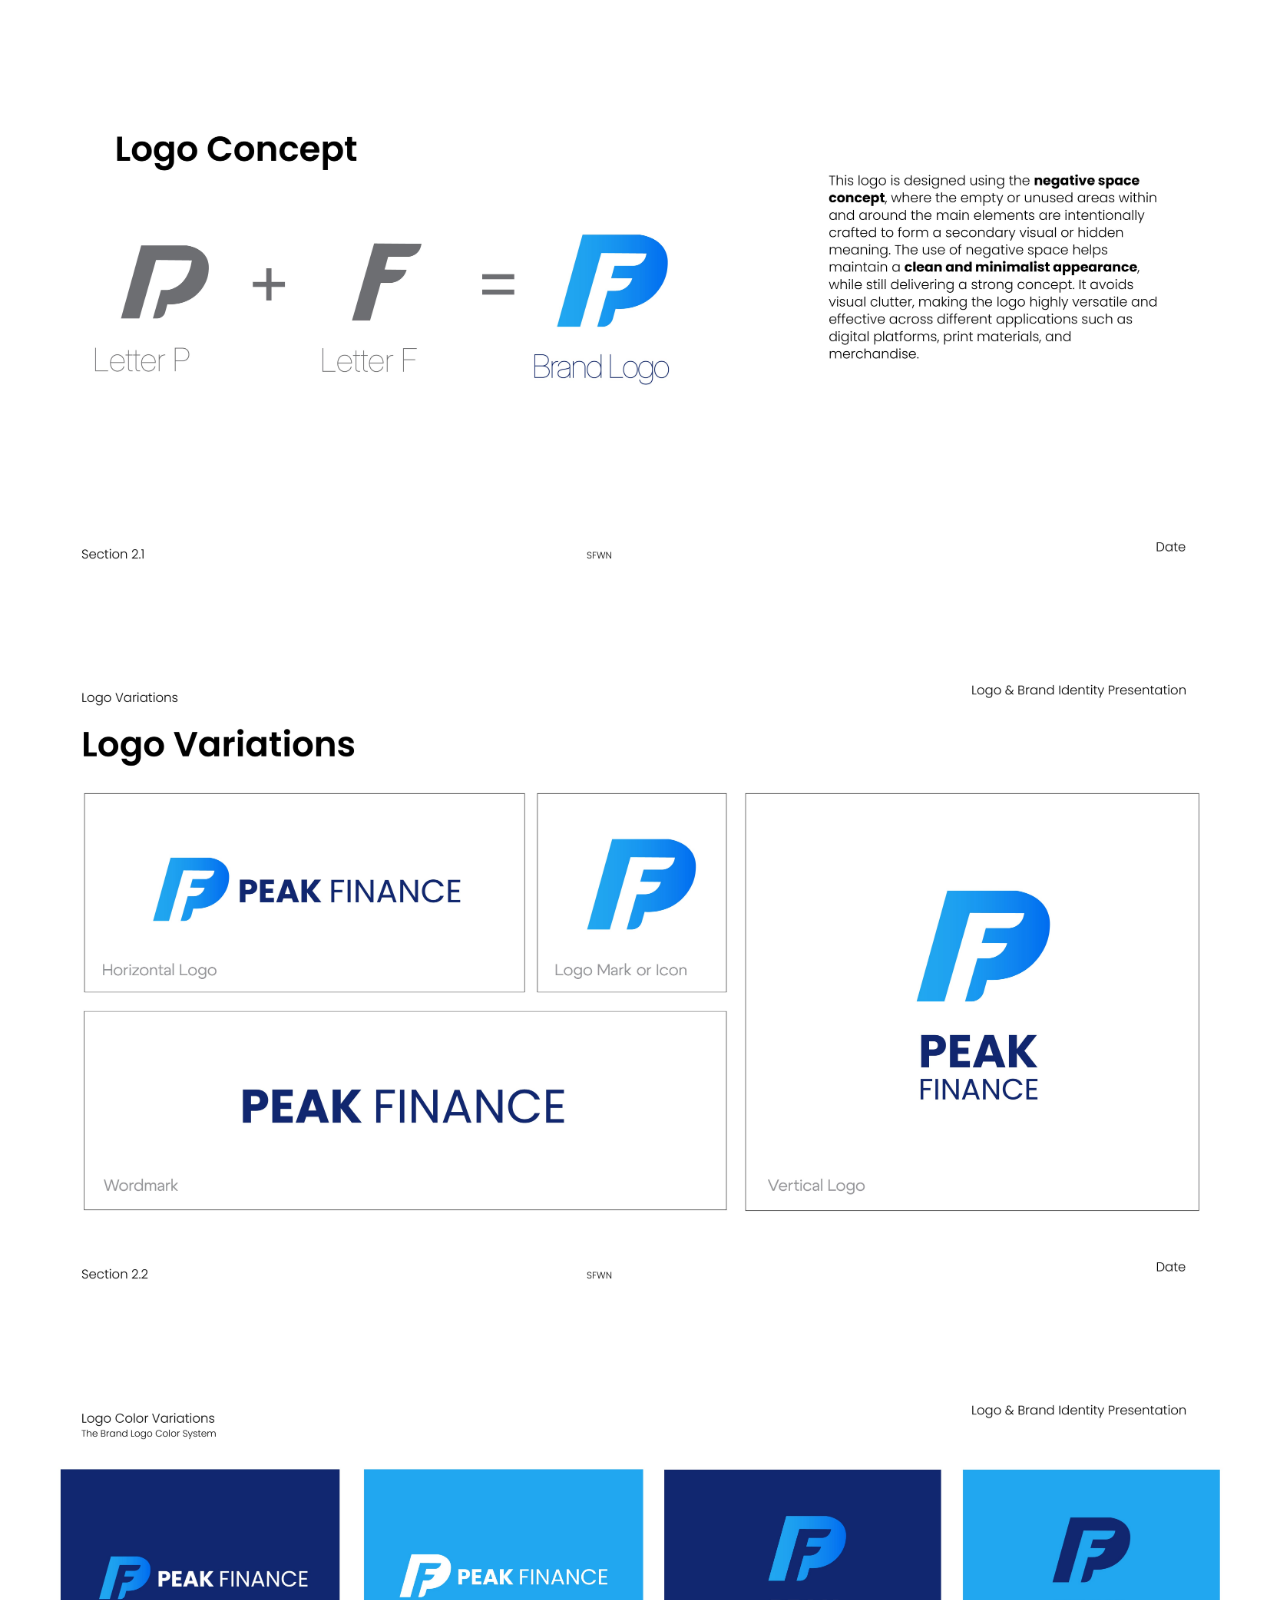
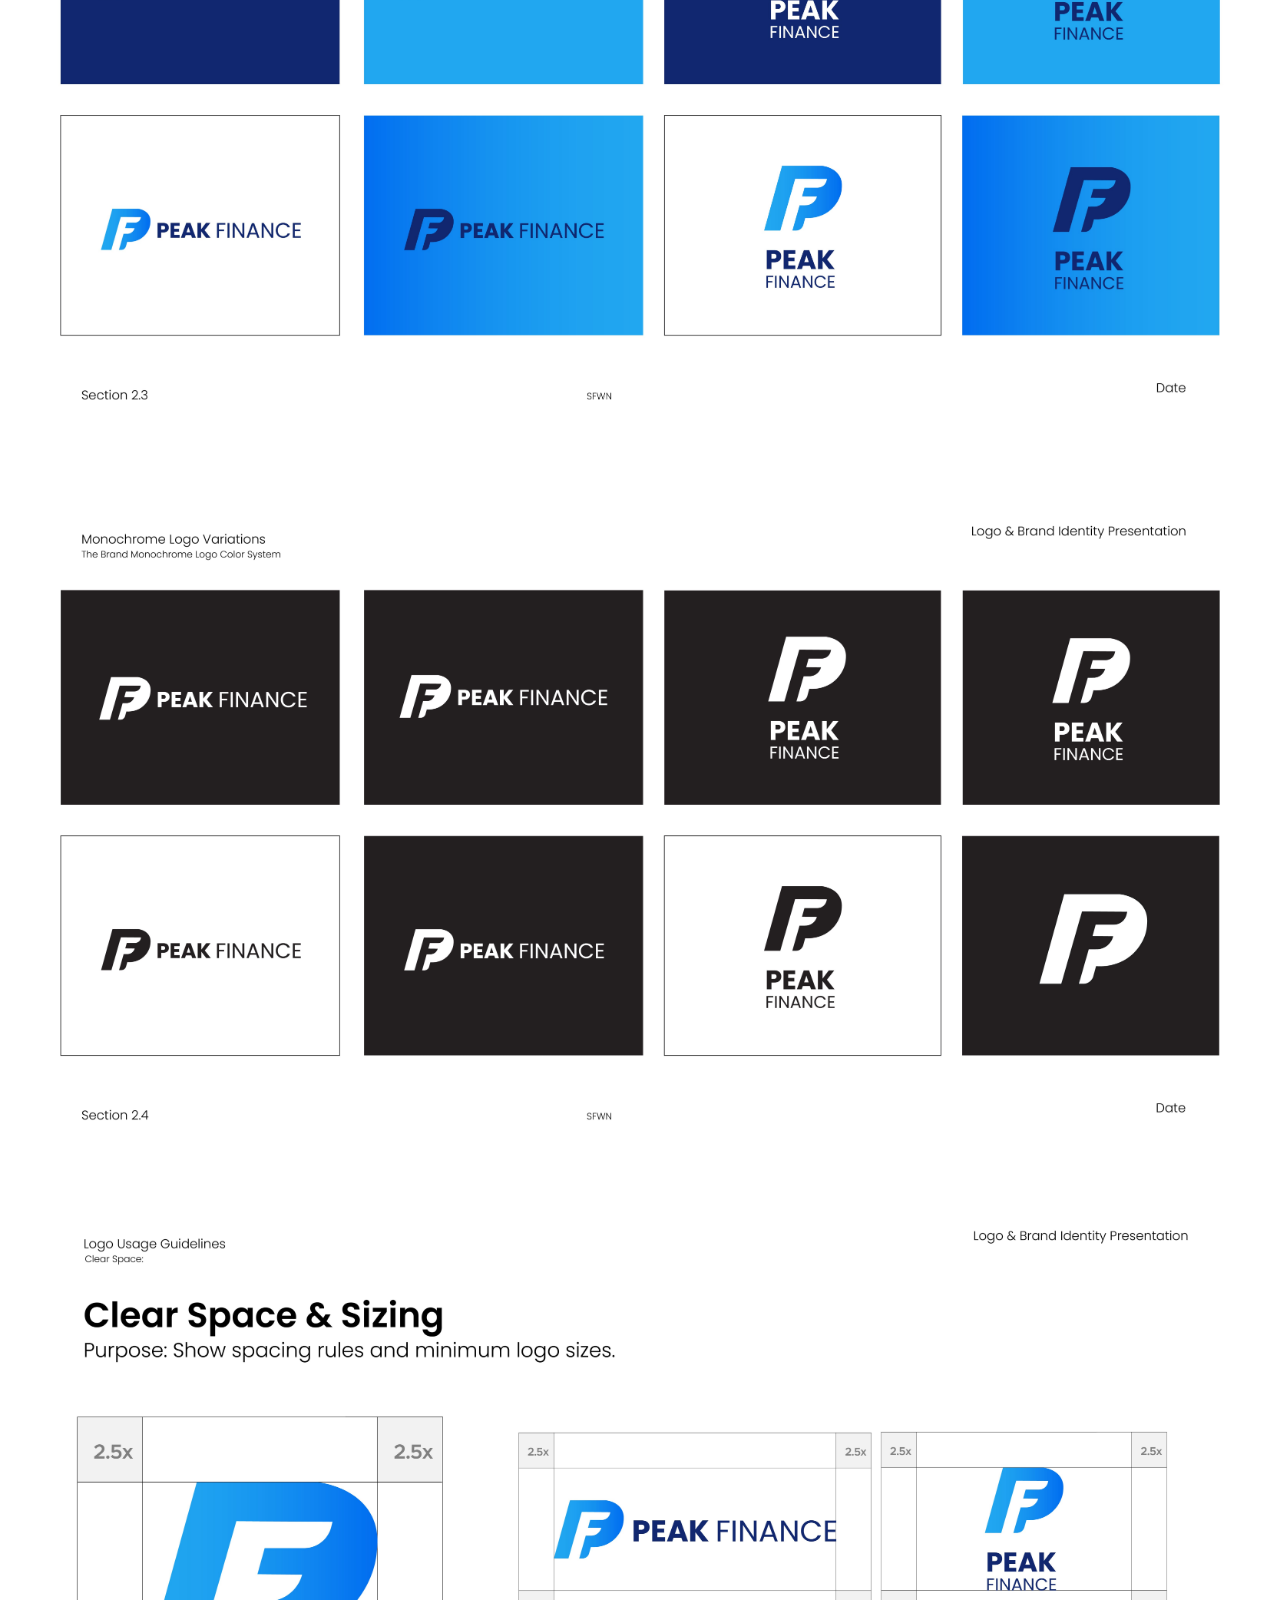
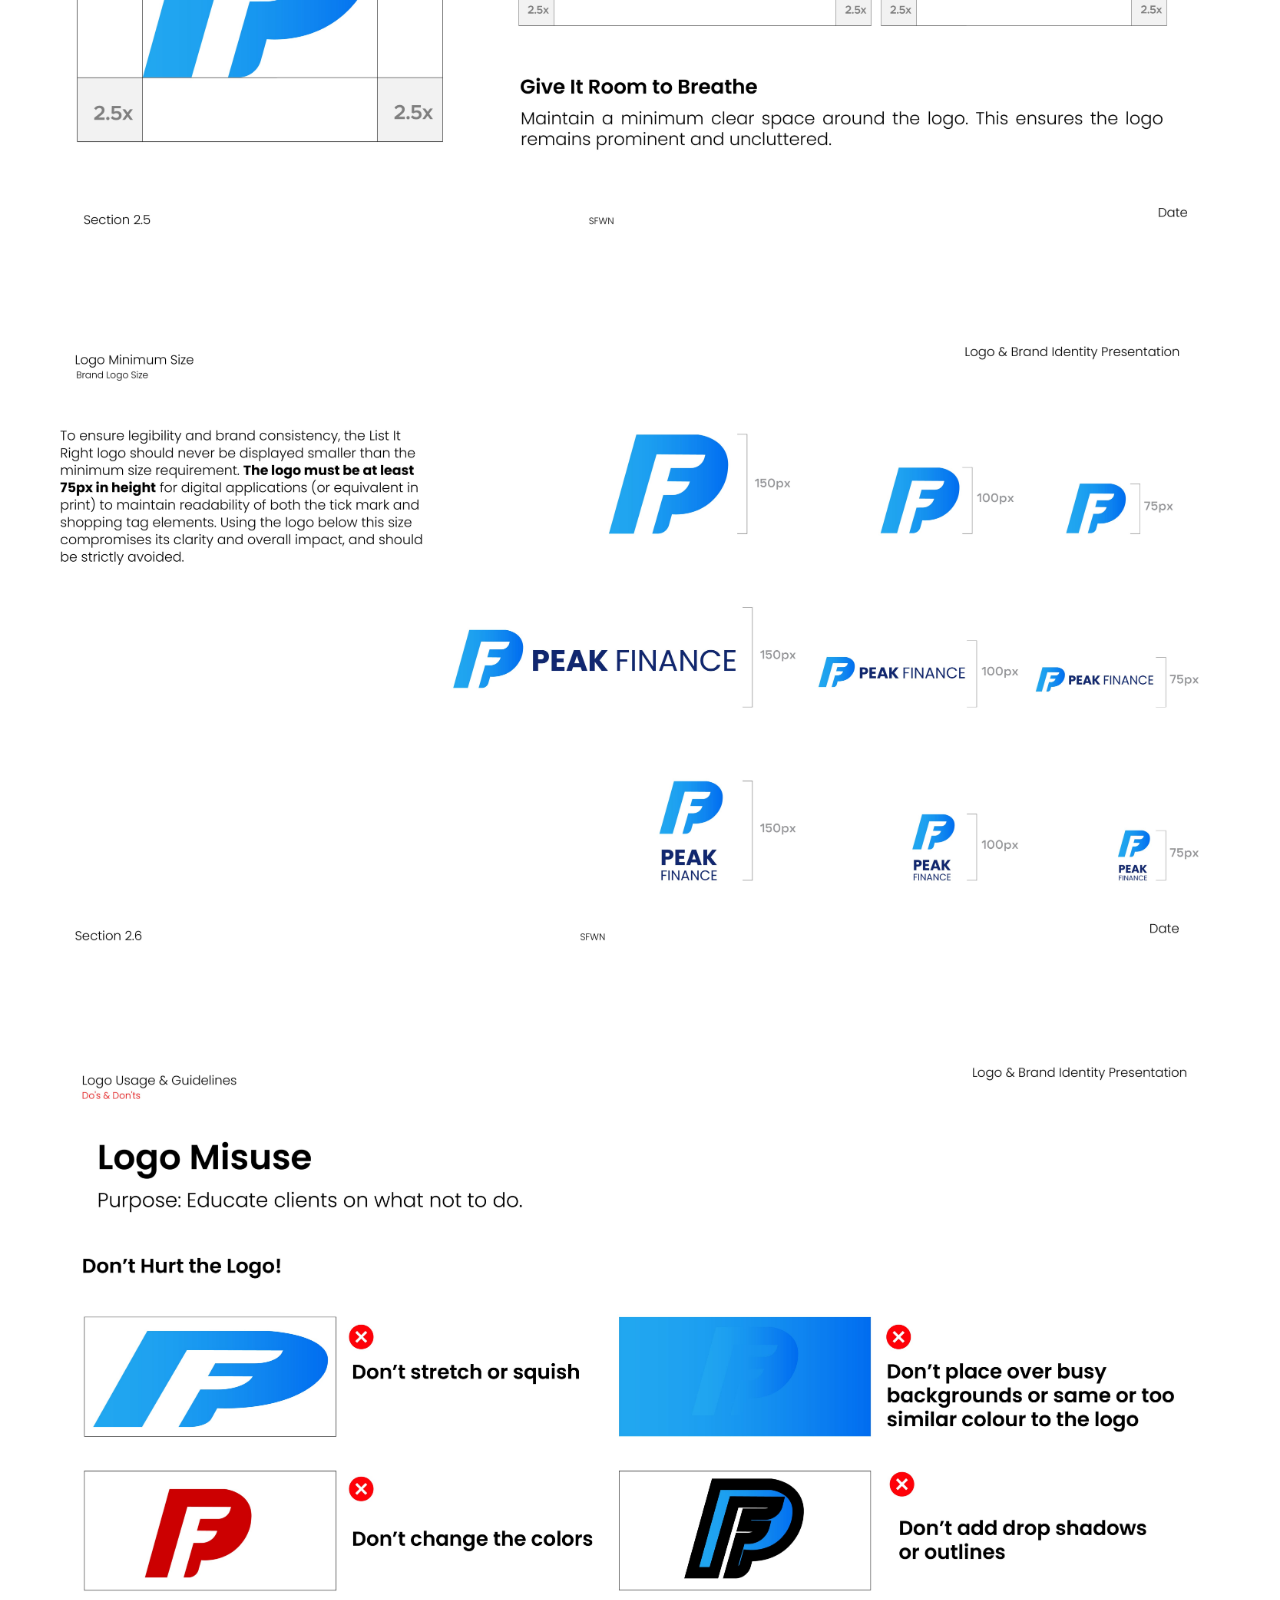
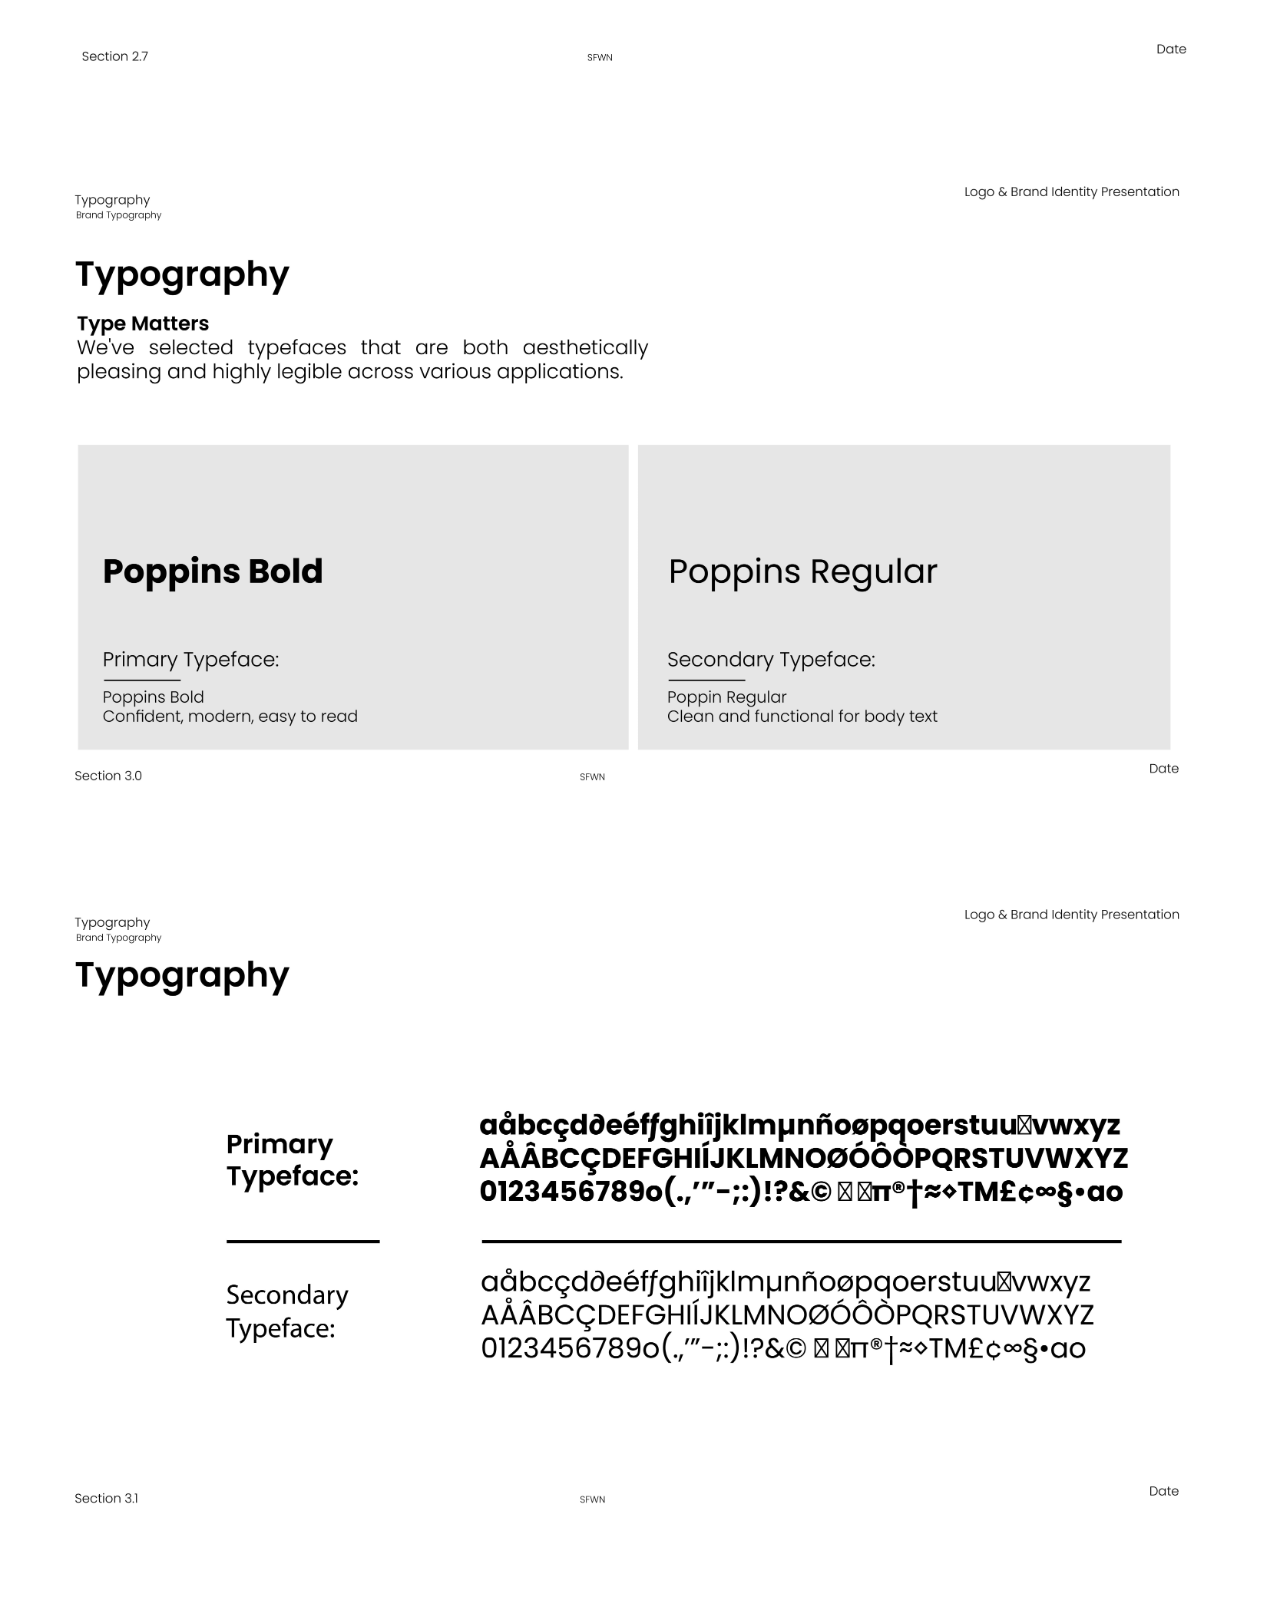
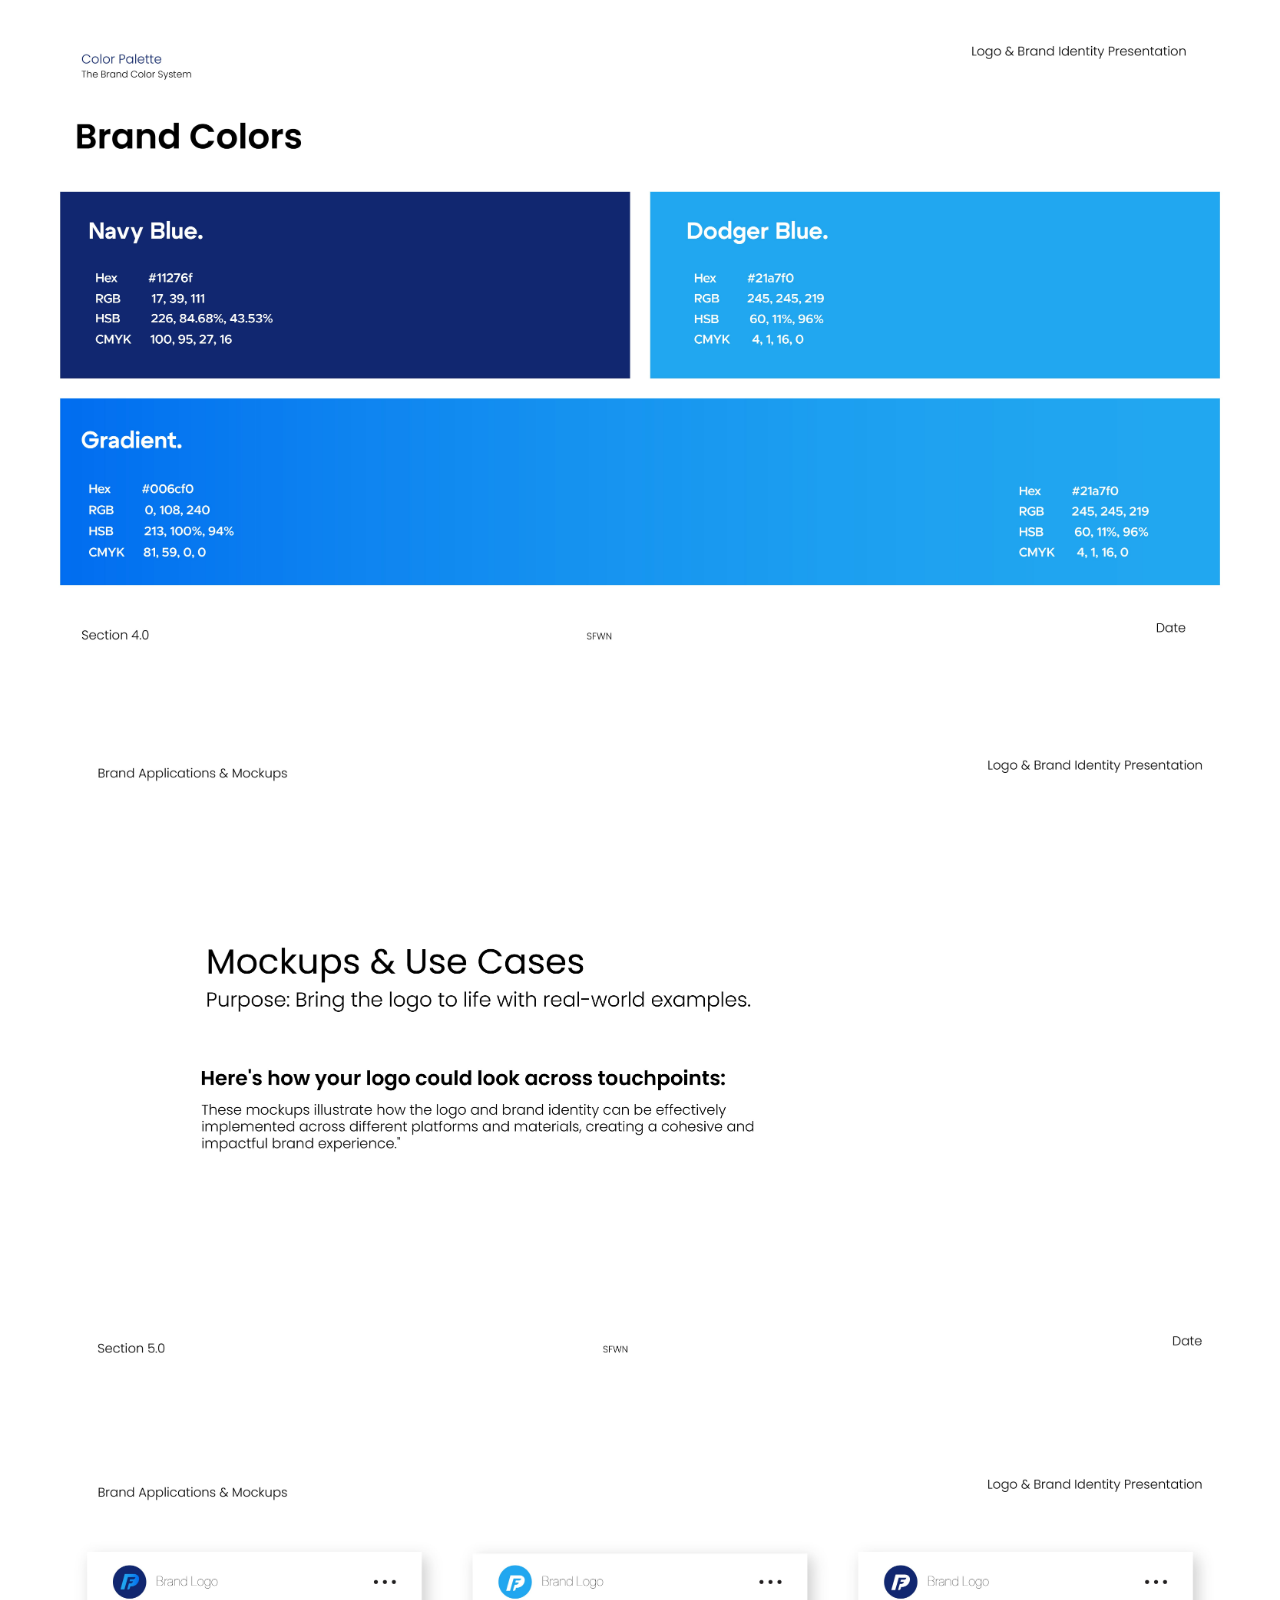
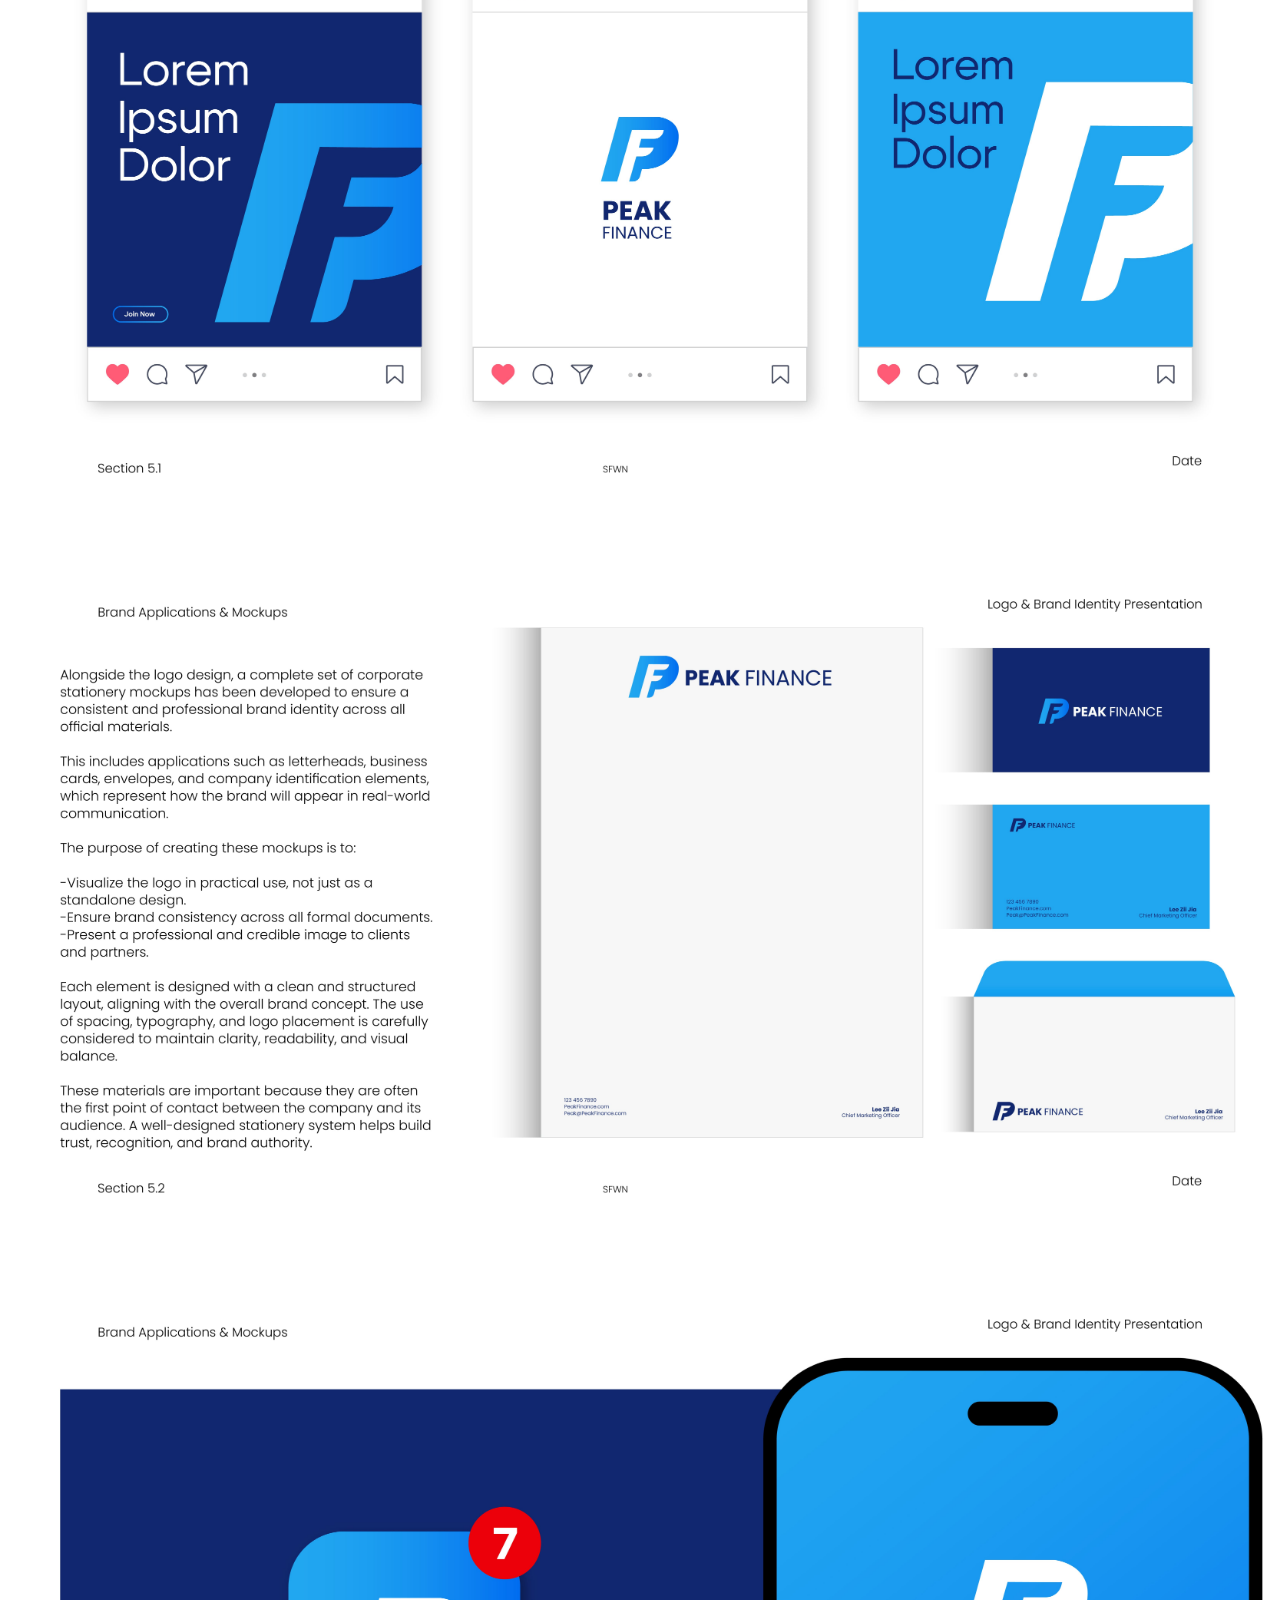
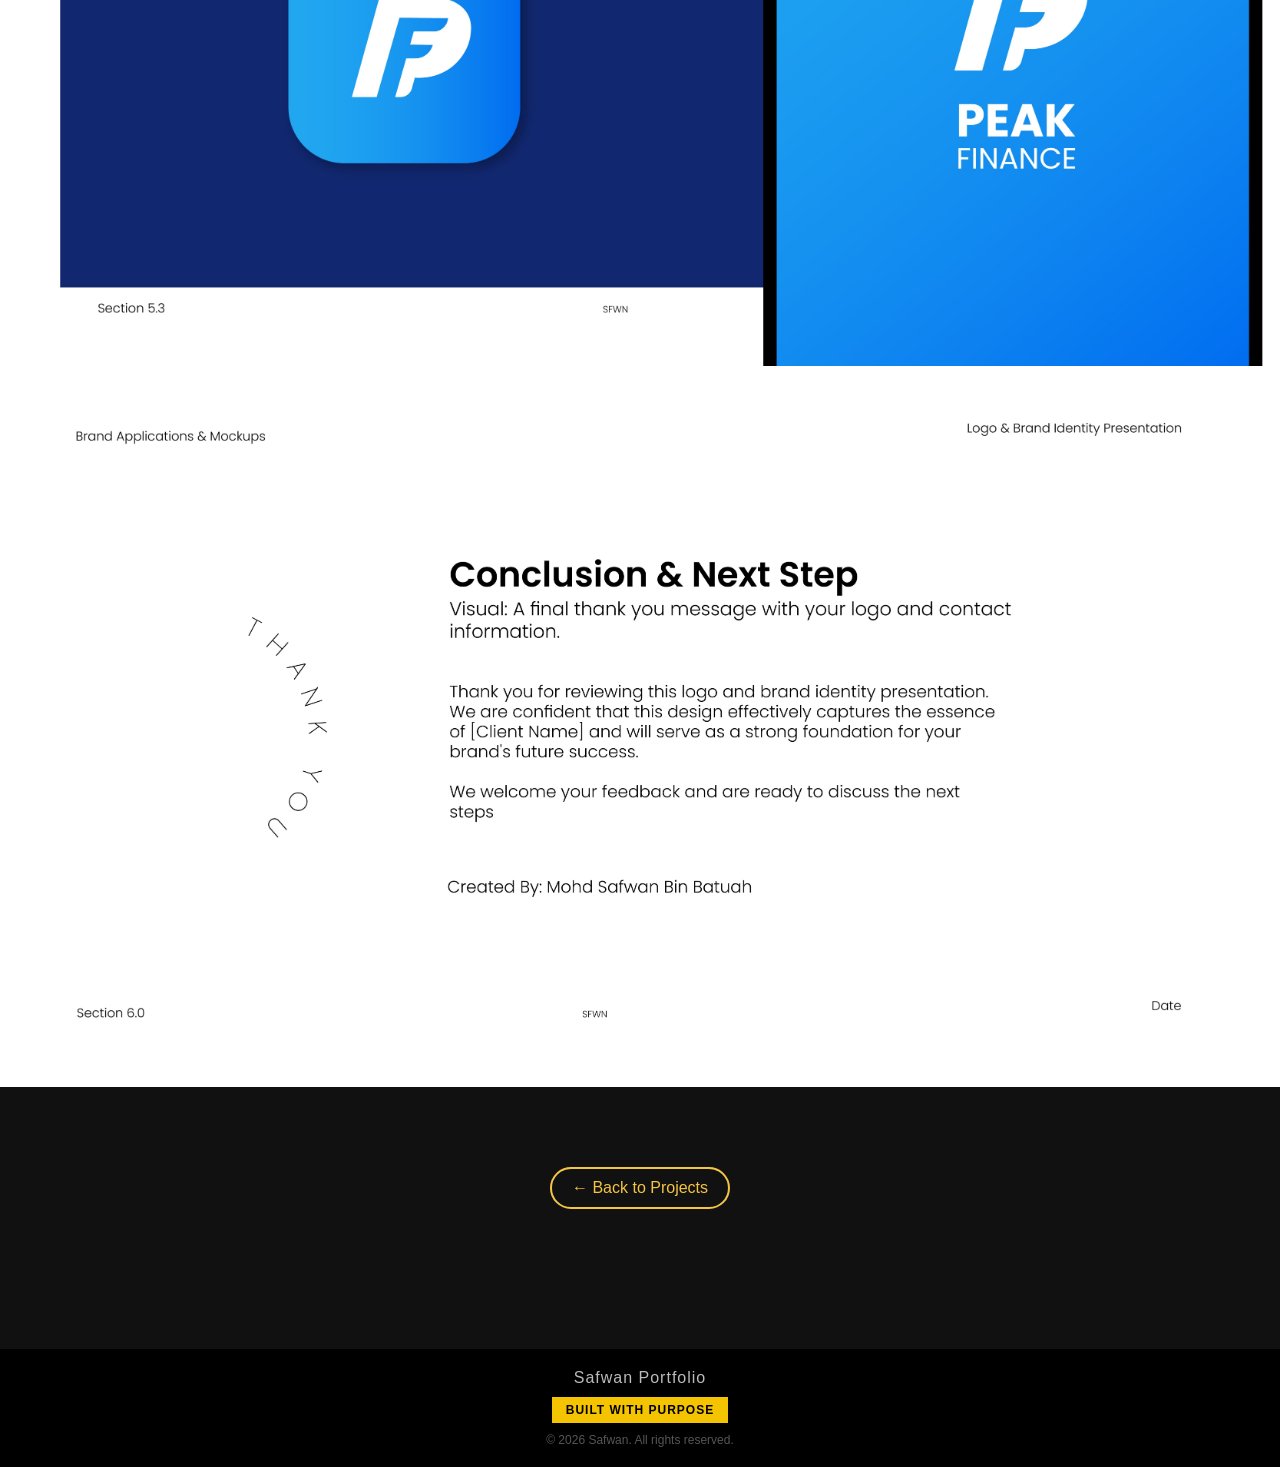
==== commit 9bfb304b: "tukar kedudukan gambar di project 1" ====
--- a/project1.html
+++ b/project1.html
@@ -54,13 +54,13 @@
         <div class="gallery-item"><img src="PF7.jpg" alt="Logo 4"></div>
         <div class="gallery-item"><img src="PF8.jpg" alt="Logo 4"></div>
         <div class="gallery-item"><img src="PF9.jpg" alt="Logo 4"></div>
-        <div class="gallery-item"><img src="PF10.jpg" alt="Logo 4"></div>
         <div class="gallery-item"><img src="PF11.jpg" alt="Logo 4"></div>
         <div class="gallery-item"><img src="PF12.jpg" alt="Logo 4"></div>
         <div class="gallery-item"><img src="PF13.jpg" alt="Logo 4"></div>
         <div class="gallery-item"><img src="PF14.jpg" alt="Logo 4"></div>
         <div class="gallery-item"><img src="PF15.jpg" alt="Logo 4"></div>
         <div class="gallery-item"><img src="PF16.jpg" alt="Logo 4"></div>
+        <div class="gallery-item"><img src="PF10.jpg" alt="Logo 4"></div>
         <div class="gallery-item"><img src="PF17.jpg" alt="Logo 4"></div>
         <div class="gallery-item"><img src="PF18.jpg" alt="Logo 4"></div>
         <div class="gallery-item"><img src="PF19.jpg" alt="Logo 4"></div>
--- a/style.css
+++ b/style.css
@@ -102,9 +102,22 @@
 .avatar {
   width: 100px;
   height: 100px;
-  background: #f4c542;
+  background: none;
   border-radius: 50%;
   margin: 0 auto 20px;
+  display: block; 
+  overflow: visible; /* Supaya bila dia melompat sikit, tak kena potong */
+  animation: melayang 3s ease-in-out infinite;
+}
+
+/* Ini kod untuk pergerakan tu */
+@keyframes melayang {
+  0%, 100% {
+    transform: translateY(0); /* Posisi asal */
+  }
+  50% {
+    transform: translateY(-15px); /* Naik 15 pixel ke atas */
+  }
 }
 
 .hero h3 {
